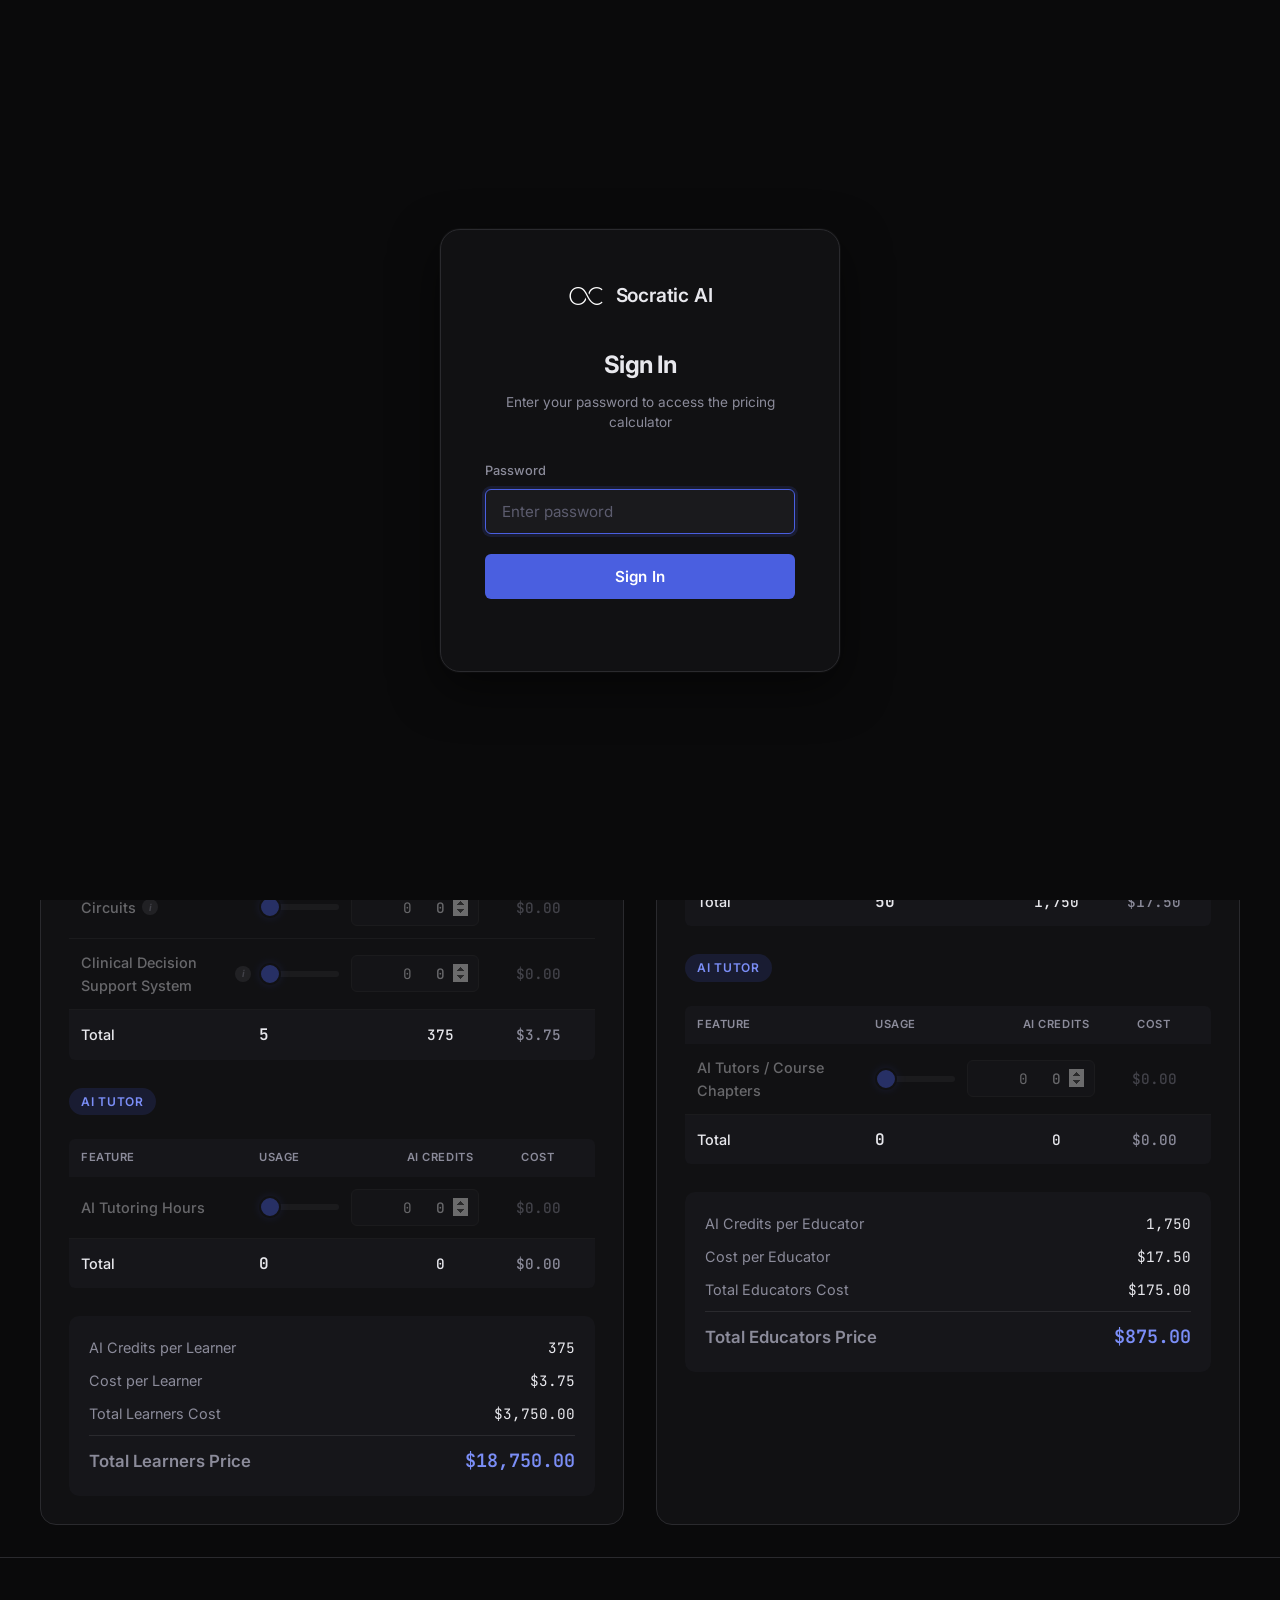
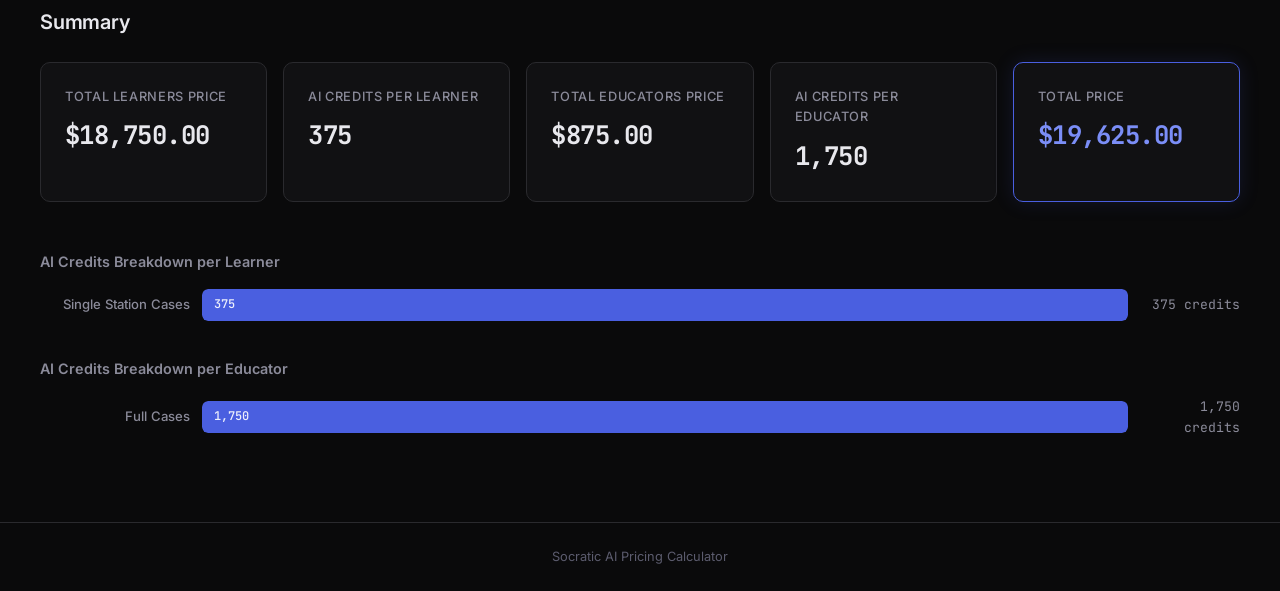
==== index.html @ bf22e018 "Add internal use only banner at top Co-Authored-By: Claude Opus 4.6 <noreply@anthropic.com>" ====
<!DOCTYPE html>
<html lang="en" class="no-js">
<head>
  <meta charset="UTF-8">
  <meta name="viewport" content="width=device-width, initial-scale=1.0">
  <meta name="theme-color" content="#0a0a0b">
  <title>Socratic AI · Pricing Calculator</title>
  <link rel="preconnect" href="https://fonts.googleapis.com">
  <link rel="preconnect" href="https://fonts.gstatic.com" crossorigin>
  <link href="https://fonts.googleapis.com/css2?family=Inter:wght@300;400;500;600;700&family=JetBrains+Mono:wght@400;500&display=swap" rel="stylesheet">
  <link rel="stylesheet" href="style.css">
  <script src="script.js" defer></script>
</head>
<body>

  <!-- Password Lock Screen -->
  <div id="lock-screen" class="lock-screen">
    <div class="lock-card">
      <div class="lock-brand">
        <img src="White_Symbol.png" alt="Socratic AI" class="lock-logo">
        <span class="lock-brand-name">Socratic AI</span>
      </div>
      <h2 class="lock-title">Sign In</h2>
      <p class="lock-label">Enter your password to access the pricing calculator</p>
      <div class="lock-field">
        <label for="lock-input" class="lock-field-label">Password</label>
        <input type="password" id="lock-input" class="lock-input" placeholder="Enter password" autofocus>
      </div>
      <button id="lock-btn" class="lock-btn">Sign In</button>
      <p id="lock-error" class="lock-error"></p>
    </div>
  </div>

  <div class="internal-banner">⚠ Strictly for Internal Use Only</div>

  <header class="app-header">
    <div class="container header-flex">
      <a href="#" class="header-brand" id="brand-link">
        <img src="S-Logo.png" alt="Socratic AI" class="brand-logo">
        <span class="header-divider"></span>
        <p class="subtitle">Pricing Calculator</p>
      </a>
    </div>
  </header>

  <main id="app">

    <!-- Common Inputs -->
    <section class="common-inputs">
      <div class="container">
        <div class="base-rate-info">$1 = 100 AI Credits</div>
        <div class="input-row">
          <label for="months">Duration (Months)</label>
          <div class="slider-input">
            <input type="range" id="months-slider" min="1" max="60" value="6" step="1">
            <input type="number" id="months" value="6" min="1" max="60">
          </div>
        </div>
        <div class="input-row">
          <label for="margin">Margin (%)</label>
          <div class="slider-input">
            <input type="range" id="margin-slider" min="0" max="95" value="80" step="1">
            <input type="number" id="margin" value="80" min="0" max="95">
            <span class="markup-suffix">%</span>
          </div>
        </div>
        <div class="input-row">
          <label>Usage Estimate</label>
          <div class="scope-toggle" id="usage-scope-toggle">
            <button class="scope-btn active" data-scope="monthly">Per Month</button>
            <button class="scope-btn" data-scope="total">For Total Duration</button>
          </div>
        </div>
      </div>
    </section>

    <!-- Calculator Panels -->
    <section class="calculator">
      <div class="container calc-grid">

        <!-- LEARNER PANEL -->
        <div class="calc-panel reveal" id="learner-panel">
          <div class="panel-header">
            <span class="panel-tag">01</span>
            <h2>Learners</h2>
          </div>
          <div class="panel-inputs">
            <div class="input-row">
              <label for="learner-count">No. of Learners</label>
              <div class="slider-input">
                <input type="range" id="learner-count-slider" min="1" max="10000" value="1000" step="1">
                <input type="number" id="learner-count" value="1000" min="1" max="10000">
              </div>
            </div>
          </div>

          <!-- Product sections generated by JS -->
          <div id="learner-products"></div>

          <!-- Learner Summary -->
          <div class="panel-summary">
            <div class="summary-row">
              <span>AI Credits per Learner</span>
              <span class="mono" id="learner-credits">0</span>
            </div>
            <div class="summary-row">
              <span>Cost per Learner</span>
              <span class="mono" id="learner-cost">$0.00</span>
            </div>
            <div class="summary-row">
              <span>Total Learners Cost</span>
              <span class="mono" id="learner-total-cost">$0.00</span>
            </div>
            <div class="summary-row total">
              <span>Total Learners Price</span>
              <span class="mono" id="learner-total">$0.00</span>
            </div>
          </div>
        </div>

        <!-- EDUCATOR PANEL -->
        <div class="calc-panel reveal" id="educator-panel">
          <div class="panel-header">
            <span class="panel-tag">02</span>
            <h2>Educators</h2>
          </div>
          <div class="panel-inputs">
            <div class="input-row">
              <label for="educator-count">No. of Educators</label>
              <div class="slider-input">
                <input type="range" id="educator-count-slider" min="1" max="500" value="10" step="1">
                <input type="number" id="educator-count" value="10" min="1" max="500">
              </div>
            </div>
          </div>

          <!-- Product sections generated by JS -->
          <div id="educator-products"></div>

          <!-- Educator Summary -->
          <div class="panel-summary">
            <div class="summary-row">
              <span>AI Credits per Educator</span>
              <span class="mono" id="educator-credits">0</span>
            </div>
            <div class="summary-row">
              <span>Cost per Educator</span>
              <span class="mono" id="educator-cost">$0.00</span>
            </div>
            <div class="summary-row">
              <span>Total Educators Cost</span>
              <span class="mono" id="educator-total-cost">$0.00</span>
            </div>
            <div class="summary-row total">
              <span>Total Educators Price</span>
              <span class="mono" id="educator-total">$0.00</span>
            </div>
          </div>
        </div>

      </div>
    </section>

    <!-- Summary Section -->
    <section class="summary-section reveal">
      <div class="container">
        <h2 class="section-title">Summary</h2>
        <div class="summary-cards">
          <div class="summary-card">
            <span class="card-label">Total Learners Price</span>
            <span class="card-value mono" id="summary-learner">$0</span>
          </div>
          <div class="summary-card">
            <span class="card-label">AI Credits per Learner</span>
            <span class="card-value mono" id="summary-learner-credits">0</span>
          </div>
          <div class="summary-card">
            <span class="card-label">Total Educators Price</span>
            <span class="card-value mono" id="summary-educator">$0</span>
          </div>
          <div class="summary-card">
            <span class="card-label">AI Credits per Educator</span>
            <span class="card-value mono" id="summary-educator-credits">0</span>
          </div>
          <div class="summary-card accent">
            <span class="card-label">Total Price</span>
            <span class="card-value mono" id="summary-total">$0</span>
          </div>
        </div>

        <!-- Cost Breakdown Chart -->
        <div class="chart-section">
          <h3>AI Credits Breakdown per Learner</h3>
          <div class="chart-container" id="learner-chart"></div>
        </div>
        <div class="chart-section">
          <h3>AI Credits Breakdown per Educator</h3>
          <div class="chart-container" id="educator-chart"></div>
        </div>
      </div>
    </section>

  </main>

  <footer class="app-footer">
    <div class="container">
      <p>Socratic AI Pricing Calculator</p>
    </div>
  </footer>

</body>
</html>
---- style.css ----
/* ===== CSS Custom Properties ===== */
:root {
  --color-bg: #0a0a0b;
  --color-bg-card: #111113;
  --color-bg-input: #1a1a1d;
  --color-bg-hover: #1e1e22;
  --color-surface: #16161a;
  --color-border: #2a2a2e;
  --color-border-light: #3a3a3e;
  --color-text: #e8e8ed;
  --color-text-muted: #8b8b9a;
  --color-text-dim: #5c5c6e;
  --color-accent: #4A5FE0;
  --color-accent-light: #7B8EF7;
  --color-accent-glow: rgba(74, 95, 224, 0.15);
  --color-accent-glow-strong: rgba(74, 95, 224, 0.35);
  --color-success: #00b894;
  --color-warning: #fdcb6e;
  --color-educator: #00b894;
  --font-body: 'Inter', -apple-system, BlinkMacSystemFont, sans-serif;
  --font-mono: 'JetBrains Mono', 'Fira Code', monospace;
  --radius-sm: 6px;
  --radius-md: 10px;
  --radius-lg: 16px;
  --radius-xl: 20px;
  --shadow-card: 0 2px 12px rgba(0, 0, 0, 0.3);
  --transition: 0.25s cubic-bezier(0.4, 0, 0.2, 1);
}

/* ===== Reset & Base ===== */
*,
*::before,
*::after {
  margin: 0;
  padding: 0;
  box-sizing: border-box;
}

html {
  font-size: 16px;
  scroll-behavior: smooth;
  -webkit-text-size-adjust: 100%;
}

body {
  font-family: var(--font-body);
  background: var(--color-bg);
  color: var(--color-text);
  line-height: 1.6;
  min-height: 100vh;
  -webkit-font-smoothing: antialiased;
  -moz-osx-font-smoothing: grayscale;
}

.container {
  max-width: 1600px;
  margin: 0 auto;
  padding: 0 24px;
}

.mono {
  font-family: var(--font-mono);
}

/* ===== Lock Screen ===== */
.lock-screen {
  position: fixed;
  inset: 0;
  z-index: 9999;
  background: var(--color-bg);
  display: flex;
  align-items: center;
  justify-content: center;
  flex-direction: column;
}

.lock-screen.hidden {
  display: none;
}

.lock-card {
  display: flex;
  flex-direction: column;
  align-items: center;
  padding: 48px 44px 40px;
  background: var(--color-bg-card);
  border: 1px solid var(--color-border);
  border-radius: var(--radius-xl);
  width: 400px;
  max-width: calc(100vw - 32px);
  box-shadow: 0 16px 48px rgba(0, 0, 0, 0.5), 0 0 0 1px rgba(255,255,255,0.03);
}

.lock-brand {
  display: flex;
  align-items: center;
  gap: 12px;
  margin-bottom: 32px;
}

.lock-logo {
  height: 36px;
  width: 36px;
  object-fit: contain;
}

.lock-brand-name {
  font-size: 1.2rem;
  font-weight: 600;
  color: var(--color-text);
  letter-spacing: -0.01em;
}

.lock-title {
  font-size: 1.5rem;
  font-weight: 700;
  color: var(--color-text);
  margin-bottom: 8px;
  letter-spacing: -0.02em;
}

.lock-label {
  font-size: 0.85rem;
  color: var(--color-text-muted);
  margin-bottom: 28px;
  text-align: center;
  line-height: 1.5;
}

.lock-field {
  width: 100%;
  margin-bottom: 20px;
}

.lock-field-label {
  display: block;
  font-size: 0.8rem;
  font-weight: 500;
  color: var(--color-text-muted);
  margin-bottom: 8px;
}

.lock-input {
  width: 100%;
  padding: 12px 16px;
  background: var(--color-bg-input);
  border: 1px solid var(--color-border);
  border-radius: var(--radius-sm);
  color: var(--color-text);
  font-family: var(--font-body);
  font-size: 0.95rem;
  transition: border-color var(--transition), box-shadow var(--transition);
}

.lock-input::placeholder {
  color: var(--color-text-dim);
}

.lock-input:focus {
  outline: none;
  border-color: var(--color-accent);
  box-shadow: 0 0 0 3px var(--color-accent-glow);
}

.lock-btn {
  width: 100%;
  padding: 13px;
  background: var(--color-accent);
  border: none;
  border-radius: var(--radius-sm);
  color: #fff;
  font-family: var(--font-body);
  font-size: 0.95rem;
  font-weight: 600;
  cursor: pointer;
  transition: background var(--transition), transform 0.1s ease, box-shadow var(--transition);
  letter-spacing: 0.01em;
}

.lock-btn:hover {
  background: var(--color-accent-light);
  box-shadow: 0 4px 16px rgba(74, 95, 224, 0.3);
}

.lock-btn:active {
  transform: scale(0.98);
}

.lock-error {
  font-size: 0.8rem;
  color: #e17055;
  min-height: 1.2em;
  margin-top: 16px;
}


/* ===== No-JS Fallback ===== */
.no-js .reveal {
  opacity: 1;
  transform: none;
}

/* ===== Reveal Animations ===== */
.reveal {
  opacity: 0;
  transform: translateY(24px);
  transition: opacity 0.6s var(--transition), transform 0.6s var(--transition);
}

.reveal.visible {
  opacity: 1;
  transform: translateY(0);
}

/* ===== Internal Banner ===== */
.internal-banner {
  background: #b7791f;
  color: #fff;
  text-align: center;
  font-size: 0.75rem;
  font-weight: 600;
  letter-spacing: 0.05em;
  padding: 6px 16px;
  position: fixed;
  top: 0;
  left: 0;
  right: 0;
  z-index: 200;
}

/* ===== Header ===== */
.app-header {
  padding: 16px 0;
  border-bottom: 1px solid var(--color-border);
  background: rgba(13, 13, 26, 0.95);
  backdrop-filter: blur(12px);
  -webkit-backdrop-filter: blur(12px);
  position: fixed;
  top: 30px;
  left: 0;
  right: 0;
  z-index: 100;
}


body {
  padding-top: 95px;
}

.header-flex {
  display: flex;
  align-items: center;
  justify-content: space-between;
}

.header-brand {
  display: flex;
  align-items: center;
  gap: 16px;
  text-decoration: none;
  color: inherit;
}

.brand-logo {
  height: 32px;
  width: auto;
}

.header-divider {
  width: 1px;
  height: 24px;
  background: var(--color-border-light);
}

.subtitle {
  font-size: 0.9rem;
  color: var(--color-text-muted);
  font-weight: 500;
  letter-spacing: 0.01em;
}

/* ===== Common Inputs ===== */
.common-inputs {
  padding: 28px 0 0;
}

.common-inputs .input-row {
  max-width: 500px;
}

.base-rate-info {
  display: inline-block;
  font-family: var(--font-mono);
  font-size: 0.85rem;
  font-weight: 500;
  color: var(--color-accent-light);
  background: var(--color-accent-glow);
  border: 1px solid rgba(74, 95, 224, 0.25);
  border-radius: var(--radius-sm);
  padding: 6px 14px;
  margin-bottom: 20px;
}

/* ===== Scope Toggle ===== */
.scope-toggle {
  display: flex;
  gap: 0;
  background: var(--color-bg-input);
  border: 1px solid var(--color-border);
  border-radius: var(--radius-sm);
  overflow: hidden;
  width: fit-content;
}

.scope-btn {
  font-family: var(--font-body);
  font-size: 0.82rem;
  font-weight: 500;
  padding: 8px 20px;
  background: transparent;
  border: none;
  color: var(--color-text-muted);
  cursor: pointer;
  transition: background var(--transition), color var(--transition);
}

.scope-btn:hover {
  color: var(--color-text);
  background: var(--color-bg-hover);
}

.scope-btn.active {
  background: var(--color-accent);
  color: #fff;
}

/* ===== Calculator Grid ===== */
.calculator {
  padding: 32px 0;
}

.calc-grid {
  display: grid;
  grid-template-columns: 1fr;
  gap: 28px;
}

/* ===== Panel Cards ===== */
.calc-panel {
  background: var(--color-bg-card);
  border: 1px solid var(--color-border);
  border-radius: var(--radius-lg);
  padding: 28px;
  transition: border-color var(--transition), box-shadow var(--transition);
  overflow: visible;
}

.calc-panel:hover {
  border-color: var(--color-border-light);
  box-shadow: var(--shadow-card);
}

#learner-panel .panel-tag {
  background: var(--color-accent);
}

#educator-panel .panel-tag {
  background: var(--color-educator);
}

.panel-header {
  display: flex;
  align-items: center;
  gap: 12px;
  margin-bottom: 8px;
}

.panel-tag {
  font-family: var(--font-mono);
  font-size: 0.7rem;
  font-weight: 500;
  padding: 4px 10px;
  border-radius: 100px;
  color: #fff;
}

.panel-header h2 {
  font-size: 1.25rem;
  font-weight: 600;
  letter-spacing: -0.01em;
}

.panel-product {
  font-size: 0.75rem;
  font-weight: 600;
  text-transform: uppercase;
  letter-spacing: 0.06em;
  color: var(--color-accent-light);
  margin-bottom: 24px;
  padding: 4px 12px;
  background: var(--color-accent-glow);
  border-radius: 100px;
  display: inline-block;
}

/* ===== Panel Inputs ===== */
.panel-inputs {
  display: flex;
  flex-direction: column;
  gap: 16px;
  margin-bottom: 28px;
}

.input-row {
  display: flex;
  flex-direction: column;
  gap: 8px;
}

.input-row label {
  font-size: 0.8rem;
  font-weight: 500;
  color: var(--color-text-muted);
}

input[type="number"] {
  width: 100%;
  padding: 10px 14px;
  background: var(--color-bg-input);
  border: 1px solid var(--color-border);
  border-radius: var(--radius-sm);
  color: var(--color-text);
  font-family: var(--font-mono);
  font-size: 0.95rem;
  transition: border-color var(--transition);
}

input[type="number"]:hover {
  border-color: var(--color-border-light);
}

input[type="number"]:focus {
  outline: none;
  border-color: var(--color-accent);
  box-shadow: 0 0 0 3px var(--color-accent-glow);
}

input[type="number"]::-webkit-inner-spin-button,
input[type="number"]::-webkit-outer-spin-button {
  opacity: 1;
}

.slider-input {
  display: flex;
  align-items: center;
  gap: 16px;
}

.slider-input input[type="range"] {
  flex: 1;
}

.slider-input input[type="number"] {
  width: 100px;
  flex-shrink: 0;
  text-align: center;
}

.markup-suffix {
  font-size: 0.9rem;
  color: var(--color-text-muted);
  font-weight: 500;
  flex-shrink: 0;
}

/* ===== Range Slider ===== */
input[type="range"] {
  -webkit-appearance: none;
  appearance: none;
  width: 100%;
  height: 6px;
  background: var(--color-border);
  border-radius: 3px;
  outline: none;
  cursor: pointer;
}

input[type="range"]::-webkit-slider-thumb {
  -webkit-appearance: none;
  appearance: none;
  width: 22px;
  height: 22px;
  border-radius: 50%;
  background: var(--color-accent);
  cursor: pointer;
  border: 2px solid var(--color-bg-card);
  box-shadow: 0 0 8px var(--color-accent-glow-strong);
  transition: transform 0.15s ease, box-shadow 0.15s ease;
}

input[type="range"]::-webkit-slider-thumb:hover {
  transform: scale(1.15);
  box-shadow: 0 0 14px var(--color-accent-glow-strong);
}

input[type="range"]::-moz-range-thumb {
  width: 22px;
  height: 22px;
  border-radius: 50%;
  background: var(--color-accent);
  cursor: pointer;
  border: 2px solid var(--color-bg-card);
  box-shadow: 0 0 8px var(--color-accent-glow-strong);
}

input[type="range"]:focus {
  outline: none;
}

/* ===== Case Types Table ===== */
.case-types {
  margin-bottom: 28px;
  overflow: visible;
  position: relative;
}

.case-header {
  display: grid;
  grid-template-columns: 130px 1fr 70px 70px;
  gap: 8px;
  padding: 10px 12px;
  background: var(--color-surface);
  border-radius: var(--radius-sm) var(--radius-sm) 0 0;
  font-size: 0.7rem;
  font-weight: 600;
  text-transform: uppercase;
  letter-spacing: 0.05em;
  color: var(--color-text-muted);
}

.case-col-total,
.case-col-cost {
  text-align: center;
}

.case-row {
  display: grid;
  grid-template-columns: 130px 1fr 70px 70px;
  gap: 8px;
  padding: 12px 12px;
  align-items: center;
  border-bottom: 1px solid var(--color-border);
  transition: background var(--transition);
}

.case-row {
  position: relative;
}

.case-row:hover {
  background: var(--color-bg-hover);
  z-index: 10;
}

.case-row.zero-weight {
  opacity: 0.4;
}

.case-name {
  font-size: 0.9rem;
  font-weight: 500;
  display: flex;
  align-items: center;
  gap: 6px;
}

.info-tip {
  position: relative;
  display: inline-flex;
}

.info-icon {
  display: inline-flex;
  align-items: center;
  justify-content: center;
  width: 16px;
  height: 16px;
  border-radius: 50%;
  background: var(--color-border-light);
  color: var(--color-text-muted);
  font-size: 0.6rem;
  font-weight: 700;
  font-style: italic;
  font-family: var(--font-body);
  cursor: help;
  flex-shrink: 0;
}

.info-tooltip {
  display: none;
  position: absolute;
  top: calc(100% + 8px);
  left: 0;
  background: #1e1e24;
  border: 1px solid var(--color-border-light);
  border-radius: var(--radius-sm);
  padding: 12px 16px;
  font-size: 0.78rem;
  font-weight: 400;
  font-style: normal;
  color: var(--color-text);
  line-height: 1.5;
  width: 280px;
  z-index: 200;
  box-shadow: 0 8px 24px rgba(0, 0, 0, 0.6);
  pointer-events: none;
}


.info-tip:hover .info-tooltip {
  display: block;
}

.case-slider-group {
  display: flex;
  align-items: center;
  gap: 12px;
}

.case-slider-group input[type="range"] {
  flex: 1;
  min-width: 80px;
}

.case-slider-group input[type="number"] {
  width: 80px;
  flex-shrink: 0;
}

.case-input input[type="number"] {
  width: 100%;
  padding: 8px 10px;
  background: var(--color-bg-input);
  border: 1px solid var(--color-border);
  border-radius: var(--radius-sm);
  color: var(--color-text);
  font-family: var(--font-mono);
  font-size: 0.9rem;
  text-align: center;
}

.case-input input[type="number"]:focus {
  outline: none;
  border-color: var(--color-accent);
  box-shadow: 0 0 0 2px var(--color-accent-glow);
}

.case-credits,
.case-cost {
  font-family: var(--font-mono);
  font-size: 0.9rem;
  text-align: center;
  font-weight: 500;
}

.case-cost {
  color: var(--color-text-muted);
}

.case-row.total-row {
  border-bottom: none;
  background: var(--color-surface);
  border-radius: 0 0 var(--radius-sm) var(--radius-sm);
  font-weight: 600;
}

/* ===== Panel Summary ===== */
.panel-summary {
  background: var(--color-surface);
  border-radius: var(--radius-md);
  padding: 20px;
  display: flex;
  flex-direction: column;
  gap: 10px;
}

.summary-row {
  display: flex;
  justify-content: space-between;
  align-items: center;
  font-size: 0.9rem;
}

.summary-row span:first-child {
  color: var(--color-text-muted);
}

.summary-row.total {
  padding-top: 10px;
  border-top: 1px solid var(--color-border);
  font-size: 1.05rem;
  font-weight: 600;
}

.summary-row.total span:last-child {
  color: var(--color-accent-light);
  font-size: 1.15rem;
}

/* ===== Summary Section ===== */
.summary-section {
  padding: 48px 0;
  border-top: 1px solid var(--color-border);
}

.section-title {
  font-size: 1.25rem;
  font-weight: 600;
  margin-bottom: 24px;
  letter-spacing: -0.01em;
}

.summary-cards {
  display: grid;
  grid-template-columns: 1fr;
  gap: 16px;
  margin-bottom: 48px;
}

.summary-card {
  background: var(--color-bg-card);
  border: 1px solid var(--color-border);
  border-radius: var(--radius-md);
  padding: 24px;
  display: flex;
  flex-direction: column;
  gap: 8px;
  transition: border-color var(--transition), box-shadow var(--transition);
}

.summary-card:hover {
  border-color: var(--color-border-light);
}

.summary-card.accent {
  border-color: var(--color-accent);
  box-shadow: 0 0 20px var(--color-accent-glow);
}

.card-label {
  font-size: 0.8rem;
  font-weight: 500;
  text-transform: uppercase;
  letter-spacing: 0.05em;
  color: var(--color-text-muted);
}

.card-value {
  font-size: 1.6rem;
  font-weight: 700;
  letter-spacing: -0.02em;
}

.summary-card.accent .card-value {
  color: var(--color-accent-light);
}

/* ===== Bar Chart ===== */
.chart-section {
  margin-bottom: 36px;
}

.chart-section h3 {
  font-size: 0.9rem;
  font-weight: 600;
  color: var(--color-text-muted);
  margin-bottom: 16px;
}

.chart-container {
  display: flex;
  flex-direction: column;
  gap: 10px;
}

.chart-bar-row {
  display: flex;
  align-items: center;
  gap: 12px;
}

.chart-label {
  width: 150px;
  font-size: 0.82rem;
  font-weight: 500;
  color: var(--color-text-muted);
  flex-shrink: 0;
  text-align: right;
}

.chart-bar-track {
  flex: 1;
  height: 32px;
  background: var(--color-surface);
  border-radius: var(--radius-sm);
  overflow: hidden;
  position: relative;
}

.chart-bar-fill {
  height: 100%;
  border-radius: var(--radius-sm);
  transition: width 0.5s cubic-bezier(0.4, 0, 0.2, 1);
  display: flex;
  align-items: center;
  padding: 0 12px;
  min-width: 0;
}

.chart-bar-fill span {
  font-family: var(--font-mono);
  font-size: 0.75rem;
  font-weight: 500;
  color: #fff;
  white-space: nowrap;
  opacity: 0.9;
}

.chart-bar-value {
  font-family: var(--font-mono);
  font-size: 0.82rem;
  color: var(--color-text-muted);
  width: 100px;
  flex-shrink: 0;
  text-align: right;
}

/* Chart colors */
.chart-bar-fill.color-0 { background: #4A5FE0; }
.chart-bar-fill.color-1 { background: #7B8EF7; }
.chart-bar-fill.color-2 { background: #00b894; }
.chart-bar-fill.color-3 { background: #fdcb6e; }
.chart-bar-fill.color-4 { background: #e17055; }

/* ===== Footer ===== */
.app-footer {
  padding: 24px 0;
  border-top: 1px solid var(--color-border);
  text-align: center;
}

.app-footer p {
  font-size: 0.8rem;
  color: var(--color-text-dim);
}

/* ===== Responsive ===== */

/* Tablet */
@media (min-width: 640px) {
  .summary-cards {
    grid-template-columns: repeat(2, 1fr);
  }

  .case-header,
  .case-row {
    grid-template-columns: 170px 1fr 90px 90px;
  }
}

/* Desktop */
@media (min-width: 900px) {
  .container {
    padding: 0 40px;
  }

  .calc-grid {
    grid-template-columns: 1fr 1fr;
    gap: 32px;
  }

  .app-header {
    padding: 20px 0;
  }

  body {
    padding-top: 103px;
  }

  .summary-cards {
    grid-template-columns: repeat(5, 1fr);
  }

  .brand-logo {
    height: 36px;
  }

  .common-inputs .input-row {
    max-width: 600px;
  }
}

/* Large desktop */
@media (min-width: 1400px) {
  .container {
    padding: 0 60px;
  }

  .case-header,
  .case-row {
    grid-template-columns: 200px 1fr 120px 100px;
    gap: 24px;
  }

  .case-slider-group input[type="number"] {
    width: 90px;
  }
}

/* ===== Reduced Motion ===== */
@media (prefers-reduced-motion: reduce) {
  .reveal {
    opacity: 1;
    transform: none;
    transition: none;
  }

  .chart-bar-fill {
    transition: none;
  }

  input[type="range"]::-webkit-slider-thumb {
    transition: none;
  }
}
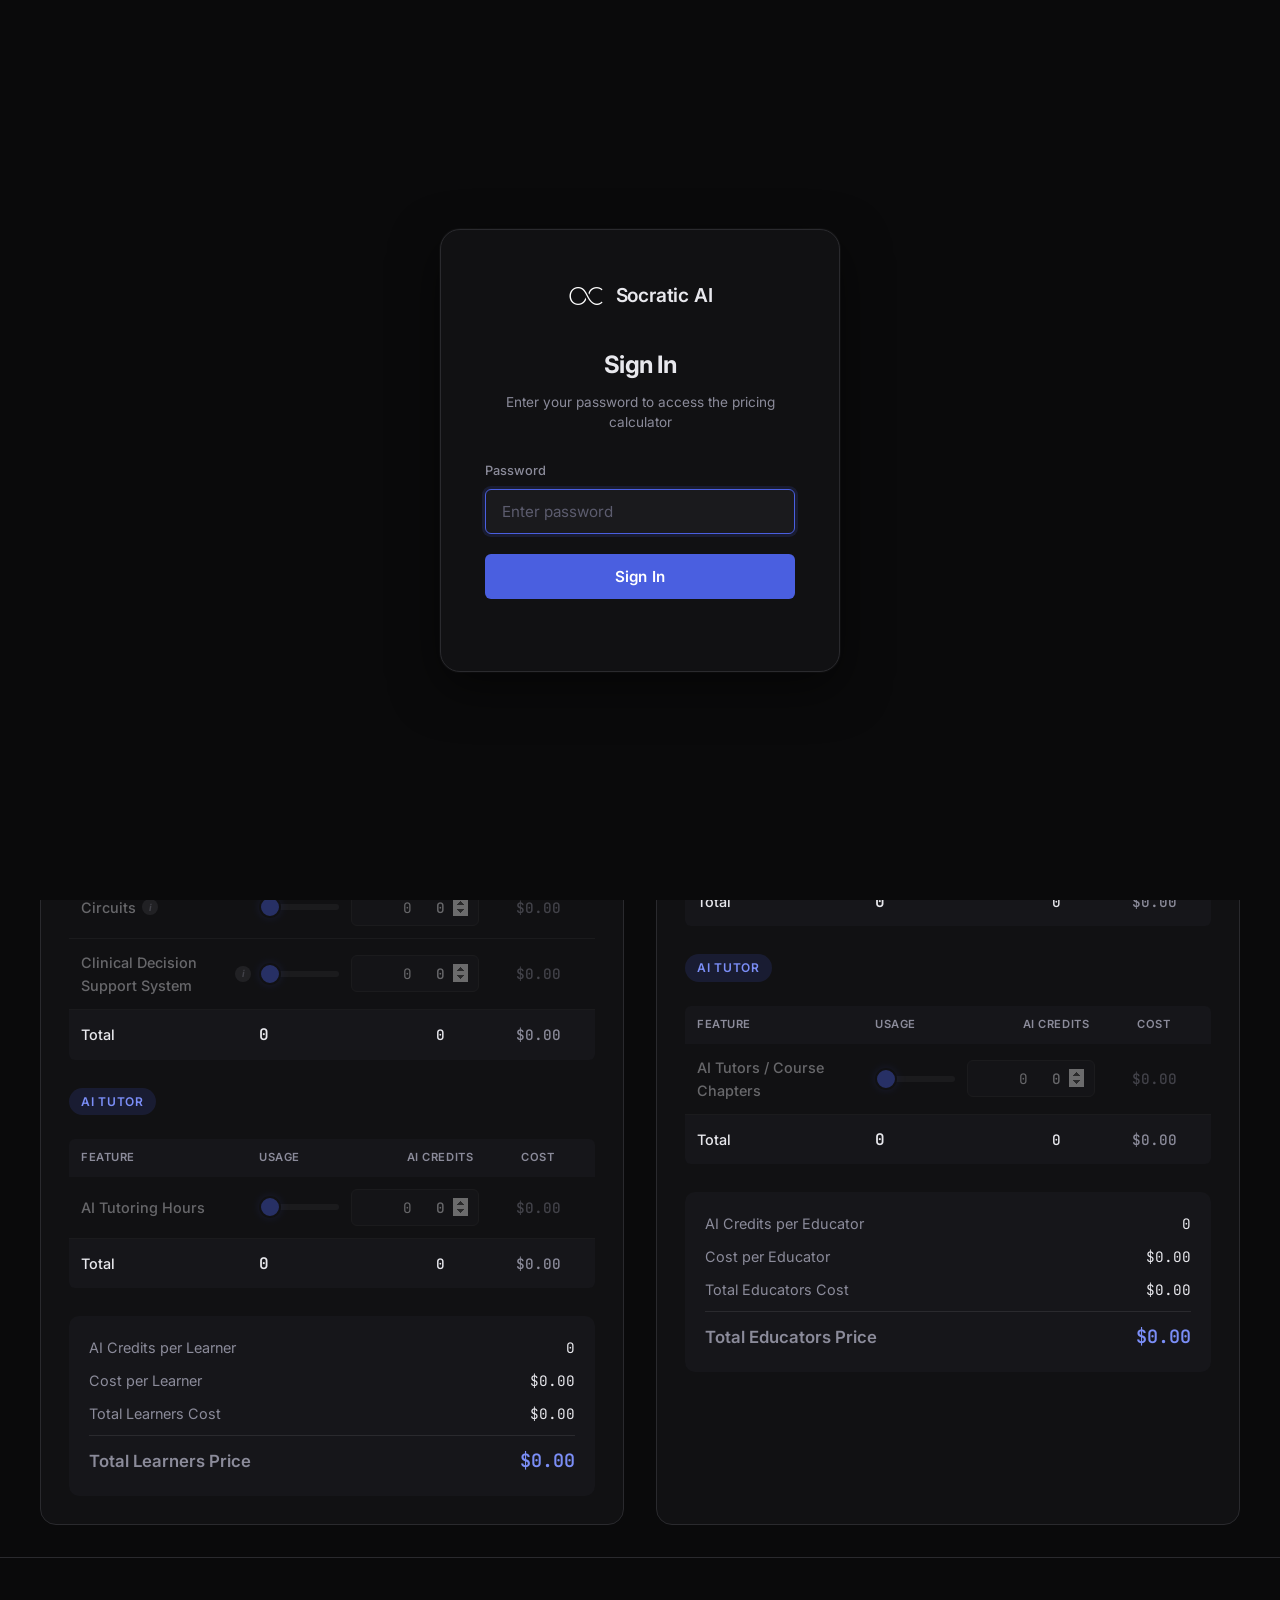
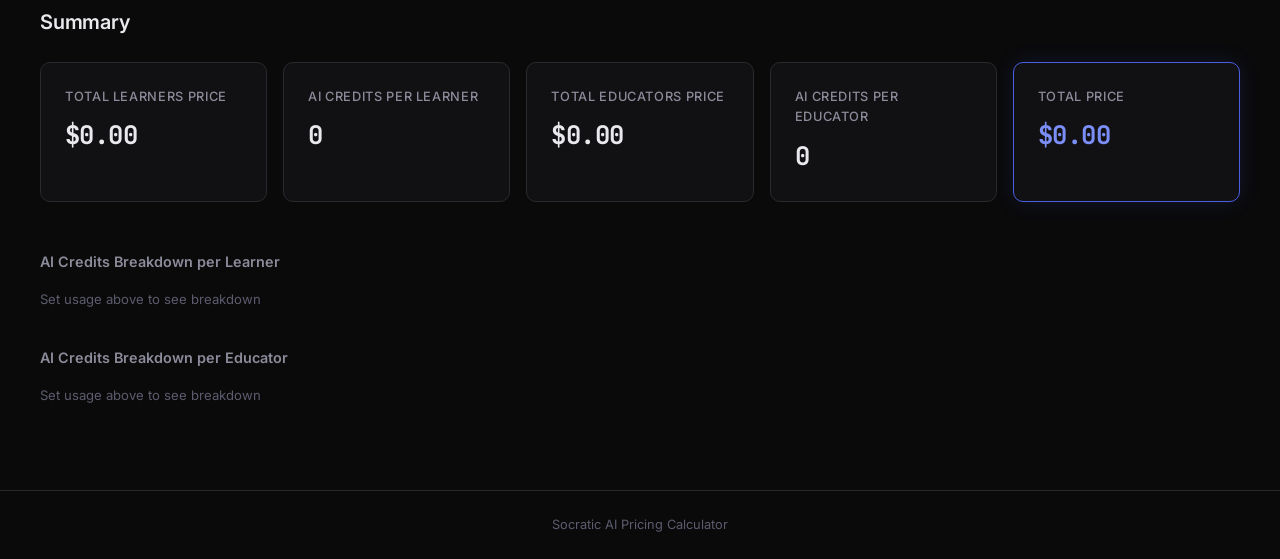
==== commit 1f7a3700: "Add world-class Runway Projection Calculator (runway.html + runway.js) - New standalone page with B2" ====
--- a/index.html
+++ b/index.html
@@ -40,6 +40,9 @@
         <span class="header-divider"></span>
         <p class="subtitle">Pricing Calculator</p>
       </a>
+      <nav class="header-nav">
+        <a href="runway.html" class="header-nav-link">Runway Projections →</a>
+      </nav>
     </div>
   </header>
 
@@ -67,8 +70,8 @@
         <div class="input-row">
           <label>Usage Estimate</label>
           <div class="scope-toggle" id="usage-scope-toggle">
-            <button class="scope-btn active" data-scope="monthly">Per Month</button>
-            <button class="scope-btn" data-scope="total">For Total Duration</button>
+            <button class="scope-btn active" data-scope="total">For Total Duration</button>
+            <button class="scope-btn" data-scope="monthly">Per Month</button>
           </div>
         </div>
       </div>
--- a/style.css
+++ b/style.css
@@ -858,6 +858,14 @@
 
 /* Tablet */
 @media (min-width: 640px) {
+  .runway-inputs-grid {
+    grid-template-columns: 1fr 1fr;
+  }
+
+  .kpi-grid {
+    grid-template-columns: repeat(3, 1fr);
+  }
+
   .summary-cards {
     grid-template-columns: repeat(2, 1fr);
   }
@@ -874,6 +882,14 @@
     padding: 0 40px;
   }
 
+  .runway-inputs-grid {
+    grid-template-columns: 1fr 1fr 1fr;
+  }
+
+  .kpi-grid {
+    grid-template-columns: repeat(5, 1fr);
+  }
+
   .calc-grid {
     grid-template-columns: 1fr 1fr;
     gap: 32px;
@@ -915,6 +931,698 @@
   .case-slider-group input[type="number"] {
     width: 90px;
   }
+}
+
+/* ===== Header Nav Link ===== */
+.header-nav-link {
+  font-size: 0.82rem;
+  font-weight: 500;
+  color: var(--color-text-muted);
+  text-decoration: none;
+  padding: 6px 14px;
+  border: 1px solid var(--color-border);
+  border-radius: var(--radius-sm);
+  transition: color var(--transition), border-color var(--transition), background var(--transition);
+}
+
+.header-nav-link:hover {
+  color: var(--color-text);
+  border-color: var(--color-border-light);
+  background: var(--color-bg-hover);
+}
+
+/* ===== Runway Inputs Grid ===== */
+.runway-inputs-grid {
+  display: grid;
+  grid-template-columns: 1fr;
+  gap: 24px;
+  margin-bottom: 8px;
+}
+
+.runway-input-block {
+  background: var(--color-bg-card);
+  border: 1px solid var(--color-border);
+  border-radius: var(--radius-lg);
+  padding: 24px;
+  display: flex;
+  flex-direction: column;
+  gap: 16px;
+}
+
+.runway-block-title {
+  font-size: 0.85rem;
+  font-weight: 600;
+  color: var(--color-text);
+  letter-spacing: -0.01em;
+  display: flex;
+  align-items: center;
+  gap: 8px;
+  margin-bottom: 4px;
+}
+
+.block-tag {
+  font-size: 0.68rem;
+  font-weight: 600;
+  text-transform: uppercase;
+  letter-spacing: 0.05em;
+  padding: 2px 8px;
+  border-radius: 100px;
+  background: var(--color-accent-glow);
+  color: var(--color-accent-light);
+  border: 1px solid rgba(74, 95, 224, 0.2);
+}
+
+.block-tag.b2c {
+  background: rgba(0, 184, 148, 0.12);
+  color: var(--color-success);
+  border-color: rgba(0, 184, 148, 0.25);
+}
+
+.input-hint {
+  font-size: 0.72rem;
+  font-weight: 400;
+  color: var(--color-text-dim);
+  margin-left: 4px;
+}
+
+/* ===== Verdict Banner ===== */
+.verdict-section {
+  padding: 20px 0;
+}
+
+.verdict-banner {
+  display: flex;
+  align-items: center;
+  gap: 12px;
+  padding: 16px 24px;
+  border-radius: var(--radius-md);
+  font-size: 0.92rem;
+  font-weight: 500;
+  line-height: 1.5;
+  border: 1px solid transparent;
+}
+
+.verdict-alive {
+  background: rgba(0, 184, 148, 0.1);
+  border-color: rgba(0, 184, 148, 0.3);
+  color: #00d4a8;
+}
+
+.verdict-dead {
+  background: rgba(225, 112, 85, 0.1);
+  border-color: rgba(225, 112, 85, 0.3);
+  color: #e17055;
+}
+
+.verdict-icon {
+  font-size: 0.7rem;
+  flex-shrink: 0;
+}
+
+/* ===== KPI Grid ===== */
+.kpi-section {
+  padding: 12px 0 32px;
+}
+
+.kpi-grid {
+  display: grid;
+  grid-template-columns: repeat(2, 1fr);
+  gap: 12px;
+  margin-bottom: 16px;
+}
+
+.kpi-card {
+  background: var(--color-bg-card);
+  border: 1px solid var(--color-border);
+  border-radius: var(--radius-md);
+  padding: 20px;
+  display: flex;
+  flex-direction: column;
+  gap: 4px;
+  transition: border-color var(--transition);
+}
+
+.kpi-card.accent {
+  border-color: var(--color-accent);
+  box-shadow: 0 0 16px var(--color-accent-glow);
+}
+
+.kpi-card.kpi-healthy { border-color: rgba(0, 184, 148, 0.4); }
+.kpi-card.kpi-warning { border-color: rgba(253, 203, 110, 0.4); }
+.kpi-card.kpi-danger  { border-color: rgba(225, 112, 85, 0.4); }
+
+.kpi-label {
+  font-size: 0.72rem;
+  font-weight: 600;
+  text-transform: uppercase;
+  letter-spacing: 0.05em;
+  color: var(--color-text-muted);
+}
+
+.kpi-value {
+  font-size: 1.5rem;
+  font-weight: 700;
+  letter-spacing: -0.02em;
+  color: var(--color-text);
+}
+
+.kpi-card.kpi-healthy .kpi-value { color: var(--color-success); }
+.kpi-card.kpi-warning .kpi-value { color: var(--color-warning); }
+.kpi-card.kpi-danger  .kpi-value { color: #e17055; }
+
+.kpi-sub {
+  font-size: 0.72rem;
+  color: var(--color-text-dim);
+}
+
+/* Rule of 40 */
+.rule40-row {
+  display: flex;
+  justify-content: flex-start;
+}
+
+.rule40-badge {
+  display: flex;
+  align-items: center;
+  gap: 12px;
+  padding: 12px 20px;
+  border: 1px solid var(--color-border);
+  border-radius: var(--radius-md);
+  background: var(--color-bg-card);
+}
+
+.rule40-badge.rule40-healthy { border-color: rgba(0,184,148,0.4); }
+.rule40-badge.rule40-warning { border-color: rgba(253,203,110,0.4); }
+.rule40-badge.rule40-danger  { border-color: rgba(225,112,85,0.4); }
+
+.rule40-label {
+  font-size: 0.8rem;
+  font-weight: 600;
+  color: var(--color-text-muted);
+  text-transform: uppercase;
+  letter-spacing: 0.05em;
+}
+
+.rule40-value {
+  font-size: 1.4rem;
+  font-weight: 700;
+}
+
+.rule40-badge.rule40-healthy .rule40-value { color: var(--color-success); }
+.rule40-badge.rule40-warning .rule40-value { color: var(--color-warning); }
+.rule40-badge.rule40-danger  .rule40-value { color: #e17055; }
+
+.rule40-sub {
+  font-size: 0.75rem;
+  color: var(--color-text-dim);
+}
+
+/* ===== Runway Charts ===== */
+.runway-chart-section {
+  padding: 32px 0;
+  border-top: 1px solid var(--color-border);
+}
+
+.chart-section-header {
+  display: flex;
+  align-items: flex-start;
+  justify-content: space-between;
+  flex-wrap: wrap;
+  gap: 12px;
+  margin-bottom: 24px;
+}
+
+.chart-legend {
+  display: flex;
+  gap: 20px;
+  flex-wrap: wrap;
+}
+
+.legend-item {
+  display: flex;
+  align-items: center;
+  gap: 6px;
+  font-size: 0.78rem;
+  color: var(--color-text-muted);
+}
+
+.legend-dot {
+  width: 10px;
+  height: 10px;
+  border-radius: 50%;
+  flex-shrink: 0;
+}
+
+.cash-chart-wrap {
+  width: 100%;
+  overflow-x: auto;
+}
+
+.mrr-legend {
+  display: flex;
+  gap: 20px;
+  margin-top: 16px;
+  flex-wrap: wrap;
+}
+
+/* ===== Sensitivity Table ===== */
+.sensitivity-section {
+  padding: 32px 0;
+  border-top: 1px solid var(--color-border);
+}
+
+.section-subtitle {
+  font-size: 0.85rem;
+  color: var(--color-text-muted);
+  margin-bottom: 20px;
+  margin-top: -12px;
+}
+
+.sensitivity-table-wrap {
+  overflow-x: auto;
+}
+
+.sensitivity-table {
+  width: 100%;
+  border-collapse: collapse;
+  font-size: 0.85rem;
+}
+
+.sensitivity-table th,
+.sensitivity-table td {
+  padding: 10px 16px;
+  text-align: center;
+  border: 1px solid var(--color-border);
+}
+
+.sensitivity-table th {
+  background: var(--color-surface);
+  font-size: 0.75rem;
+  font-weight: 600;
+  text-transform: uppercase;
+  letter-spacing: 0.04em;
+  color: var(--color-text-muted);
+}
+
+.sensitivity-table .sens-row-label {
+  text-align: left;
+  font-weight: 600;
+  color: var(--color-text-muted);
+  background: var(--color-surface);
+  font-size: 0.8rem;
+}
+
+.sens-good  { background: rgba(0,184,148,0.12);  color: #00d4a8; font-weight: 600; font-family: var(--font-mono); }
+.sens-ok    { background: rgba(253,203,110,0.12); color: var(--color-warning); font-weight: 600; font-family: var(--font-mono); }
+.sens-late  { background: rgba(225,112,85,0.12);  color: #e17055; font-weight: 600; font-family: var(--font-mono); }
+.sens-never { color: var(--color-text-dim); font-family: var(--font-mono); }
+
+/* ===== Monthly Table ===== */
+.monthly-section {
+  padding: 32px 0;
+  border-top: 1px solid var(--color-border);
+}
+
+.monthly-header {
+  display: flex;
+  align-items: center;
+  justify-content: space-between;
+  margin-bottom: 20px;
+}
+
+.monthly-header .section-title {
+  margin-bottom: 0;
+}
+
+.toggle-table-btn {
+  font-family: var(--font-body);
+  font-size: 0.82rem;
+  font-weight: 500;
+  padding: 8px 18px;
+  background: transparent;
+  border: 1px solid var(--color-border);
+  border-radius: var(--radius-sm);
+  color: var(--color-text-muted);
+  cursor: pointer;
+  transition: background var(--transition), color var(--transition), border-color var(--transition);
+}
+
+.toggle-table-btn:hover {
+  background: var(--color-bg-hover);
+  color: var(--color-text);
+  border-color: var(--color-border-light);
+}
+
+.monthly-table-wrap {
+  overflow-x: auto;
+}
+
+.monthly-table-wrap.hidden {
+  display: none;
+}
+
+.monthly-scroll {
+  overflow-x: auto;
+}
+
+.monthly-table {
+  width: 100%;
+  border-collapse: collapse;
+  font-size: 0.82rem;
+}
+
+.monthly-table th,
+.monthly-table td {
+  padding: 9px 14px;
+  text-align: right;
+  border-bottom: 1px solid var(--color-border);
+  white-space: nowrap;
+}
+
+.monthly-table th {
+  background: var(--color-surface);
+  font-size: 0.72rem;
+  font-weight: 600;
+  text-transform: uppercase;
+  letter-spacing: 0.04em;
+  color: var(--color-text-muted);
+}
+
+.monthly-table td:first-child,
+.monthly-table th:first-child {
+  text-align: center;
+}
+
+.monthly-table tr:hover td {
+  background: var(--color-bg-hover);
+}
+
+/* ===== Utility ===== */
+.hidden { display: none !important; }
+
+/* ===== Financial Position Block ===== */
+.runway-fp-block {
+  background: var(--color-bg-card);
+  border: 1px solid var(--color-border);
+  border-radius: var(--radius-lg);
+  padding: 24px;
+  margin-bottom: 20px;
+}
+
+.runway-fp-header {
+  display: flex;
+  align-items: center;
+  justify-content: space-between;
+  margin-bottom: 20px;
+  gap: 12px;
+}
+
+.runway-fp-grid {
+  display: grid;
+  grid-template-columns: 1fr 1fr;
+  gap: 16px;
+}
+
+@media (min-width: 640px) {
+  .runway-fp-grid { grid-template-columns: repeat(3, 1fr); }
+}
+
+@media (min-width: 900px) {
+  .runway-fp-grid { grid-template-columns: repeat(6, 1fr); }
+}
+
+.fp-field {
+  display: flex;
+  flex-direction: column;
+  gap: 6px;
+}
+
+.fp-field label {
+  font-size: 0.78rem;
+  font-weight: 500;
+  color: var(--color-text-muted);
+  line-height: 1.3;
+}
+
+.fp-hint {
+  font-size: 0.7rem;
+  font-weight: 400;
+  color: var(--color-text-dim);
+  display: block;
+  margin-top: 2px;
+}
+
+.fp-input-wrap {
+  display: flex;
+  align-items: center;
+  background: var(--color-bg-input);
+  border: 1px solid var(--color-border);
+  border-radius: var(--radius-sm);
+  overflow: hidden;
+  transition: border-color var(--transition);
+}
+
+.fp-input-wrap:focus-within {
+  border-color: var(--color-accent);
+  box-shadow: 0 0 0 2px var(--color-accent-glow);
+}
+
+.fp-prefix,
+.fp-suffix {
+  padding: 0 8px;
+  font-size: 0.85rem;
+  color: var(--color-text-dim);
+  flex-shrink: 0;
+  user-select: none;
+}
+
+.fp-input-wrap input[type="number"] {
+  flex: 1;
+  min-width: 0;
+  padding: 8px 8px 8px 4px;
+  background: transparent;
+  border: none;
+  color: var(--color-text);
+  font-family: var(--font-mono);
+  font-size: 0.88rem;
+  font-weight: 500;
+  outline: none;
+  text-align: right;
+}
+
+.fp-input-wrap input[type="number"]::-webkit-inner-spin-button,
+.fp-input-wrap input[type="number"]::-webkit-outer-spin-button {
+  opacity: 0.4;
+}
+
+/* ===== Runway Streams Grid ===== */
+.runway-streams-grid {
+  display: grid;
+  grid-template-columns: 1fr;
+  gap: 16px;
+}
+
+@media (min-width: 640px) {
+  .runway-streams-grid { grid-template-columns: 1fr 1fr; }
+}
+
+@media (min-width: 900px) {
+  .runway-streams-grid { grid-template-columns: 1fr 1fr 1fr; }
+}
+
+/* ===== Stream Derived Stats ===== */
+.stream-stats {
+  margin-top: 8px;
+  padding-top: 12px;
+  border-top: 1px solid var(--color-border);
+  display: flex;
+  flex-direction: column;
+  gap: 8px;
+}
+
+.stream-stat {
+  display: flex;
+  justify-content: space-between;
+  align-items: center;
+  gap: 8px;
+}
+
+.stat-label {
+  font-size: 0.75rem;
+  color: var(--color-text-muted);
+  flex-shrink: 0;
+}
+
+.stat-value {
+  font-size: 0.82rem;
+  font-weight: 600;
+  color: var(--color-text);
+}
+
+/* ===== Raise Warning ===== */
+.raise-warning {
+  margin-top: 10px;
+  padding: 10px 14px;
+  background: rgba(253, 203, 110, 0.08);
+  border: 1px solid rgba(253, 203, 110, 0.3);
+  border-radius: var(--radius-sm);
+  font-size: 0.78rem;
+  color: var(--color-warning);
+  line-height: 1.5;
+}
+
+/* ===== Reset Button ===== */
+.reset-btn {
+  font-family: var(--font-body);
+  font-size: 0.78rem;
+  font-weight: 500;
+  padding: 6px 14px;
+  background: transparent;
+  border: 1px solid var(--color-border);
+  border-radius: var(--radius-sm);
+  color: var(--color-text-muted);
+  cursor: pointer;
+  transition: background var(--transition), color var(--transition), border-color var(--transition);
+  flex-shrink: 0;
+}
+
+.reset-btn:hover {
+  background: var(--color-bg-hover);
+  color: var(--color-text);
+  border-color: var(--color-border-light);
+}
+
+/* ===== KPI Row Label ===== */
+.kpi-row-label {
+  font-size: 0.72rem;
+  font-weight: 700;
+  text-transform: uppercase;
+  letter-spacing: 0.07em;
+  color: var(--color-text-dim);
+  margin-bottom: 8px;
+}
+
+/* ===== Metric Badges Row ===== */
+.badges-row {
+  display: grid;
+  grid-template-columns: repeat(2, 1fr);
+  gap: 12px;
+  margin-top: 16px;
+}
+
+@media (min-width: 640px) {
+  .badges-row { grid-template-columns: repeat(3, 1fr); }
+}
+
+@media (min-width: 900px) {
+  .badges-row { grid-template-columns: repeat(5, 1fr); }
+}
+
+.metric-badge {
+  background: var(--color-bg-card);
+  border: 1px solid var(--color-border);
+  border-radius: var(--radius-md);
+  padding: 16px 20px;
+  display: flex;
+  flex-direction: column;
+  gap: 4px;
+  transition: border-color var(--transition);
+}
+
+.badge-label {
+  font-size: 0.7rem;
+  font-weight: 700;
+  text-transform: uppercase;
+  letter-spacing: 0.05em;
+  color: var(--color-text-muted);
+}
+
+.badge-value {
+  font-size: 1.4rem;
+  font-weight: 700;
+  letter-spacing: -0.02em;
+  color: var(--color-text);
+}
+
+.badge-detail {
+  font-size: 0.68rem;
+  color: var(--color-text-dim);
+}
+
+.metric-badge.badge-healthy {
+  border-color: rgba(0, 184, 148, 0.35);
+}
+.metric-badge.badge-warning {
+  border-color: rgba(253, 203, 110, 0.35);
+}
+.metric-badge.badge-danger {
+  border-color: rgba(225, 112, 85, 0.35);
+}
+
+.metric-badge.badge-healthy .badge-value { color: var(--color-success); }
+.metric-badge.badge-warning .badge-value { color: var(--color-warning); }
+.metric-badge.badge-danger  .badge-value { color: #e17055; }
+
+/* ===== MRR + Customer Side-by-Side ===== */
+.mrr-customer-grid {
+  display: grid;
+  grid-template-columns: 1fr;
+  gap: 32px;
+}
+
+@media (min-width: 900px) {
+  .mrr-customer-grid { grid-template-columns: 1fr 1fr; }
+}
+
+.chart-sub-label {
+  font-size: 0.78rem;
+  color: var(--color-text-muted);
+  margin-bottom: 12px;
+}
+
+.chart-empty {
+  font-size: 0.82rem;
+  color: var(--color-text-dim);
+  padding: 20px 0;
+  font-style: italic;
+}
+
+/* ===== Chart Legend Line ===== */
+.legend-line {
+  display: inline-block;
+  width: 24px;
+  height: 2px;
+  border-radius: 1px;
+  flex-shrink: 0;
+}
+
+/* ===== Sensitivity Legend Swatches ===== */
+.sensitivity-legend {
+  display: flex;
+  gap: 16px;
+  flex-wrap: wrap;
+  margin-bottom: 16px;
+}
+
+.sens-good-swatch,
+.sens-ok-swatch,
+.sens-late-swatch,
+.sens-never-swatch {
+  font-size: 0.78rem;
+  font-weight: 600;
+  padding: 3px 10px;
+  border-radius: 4px;
+  font-family: var(--font-mono);
+}
+
+.sens-good-swatch  { background: rgba(0, 184, 148, 0.12);  color: #00d4a8; }
+.sens-ok-swatch    { background: rgba(253, 203, 110, 0.12); color: var(--color-warning); }
+.sens-late-swatch  { background: rgba(225, 112, 85, 0.12);  color: #e17055; }
+.sens-never-swatch { background: var(--color-surface); color: var(--color-text-dim); }
+
+/* ===== Sensitivity Wrap ===== */
+.sensitivity-wrap {
+  overflow-x: auto;
 }
 
 /* ===== Reduced Motion ===== */
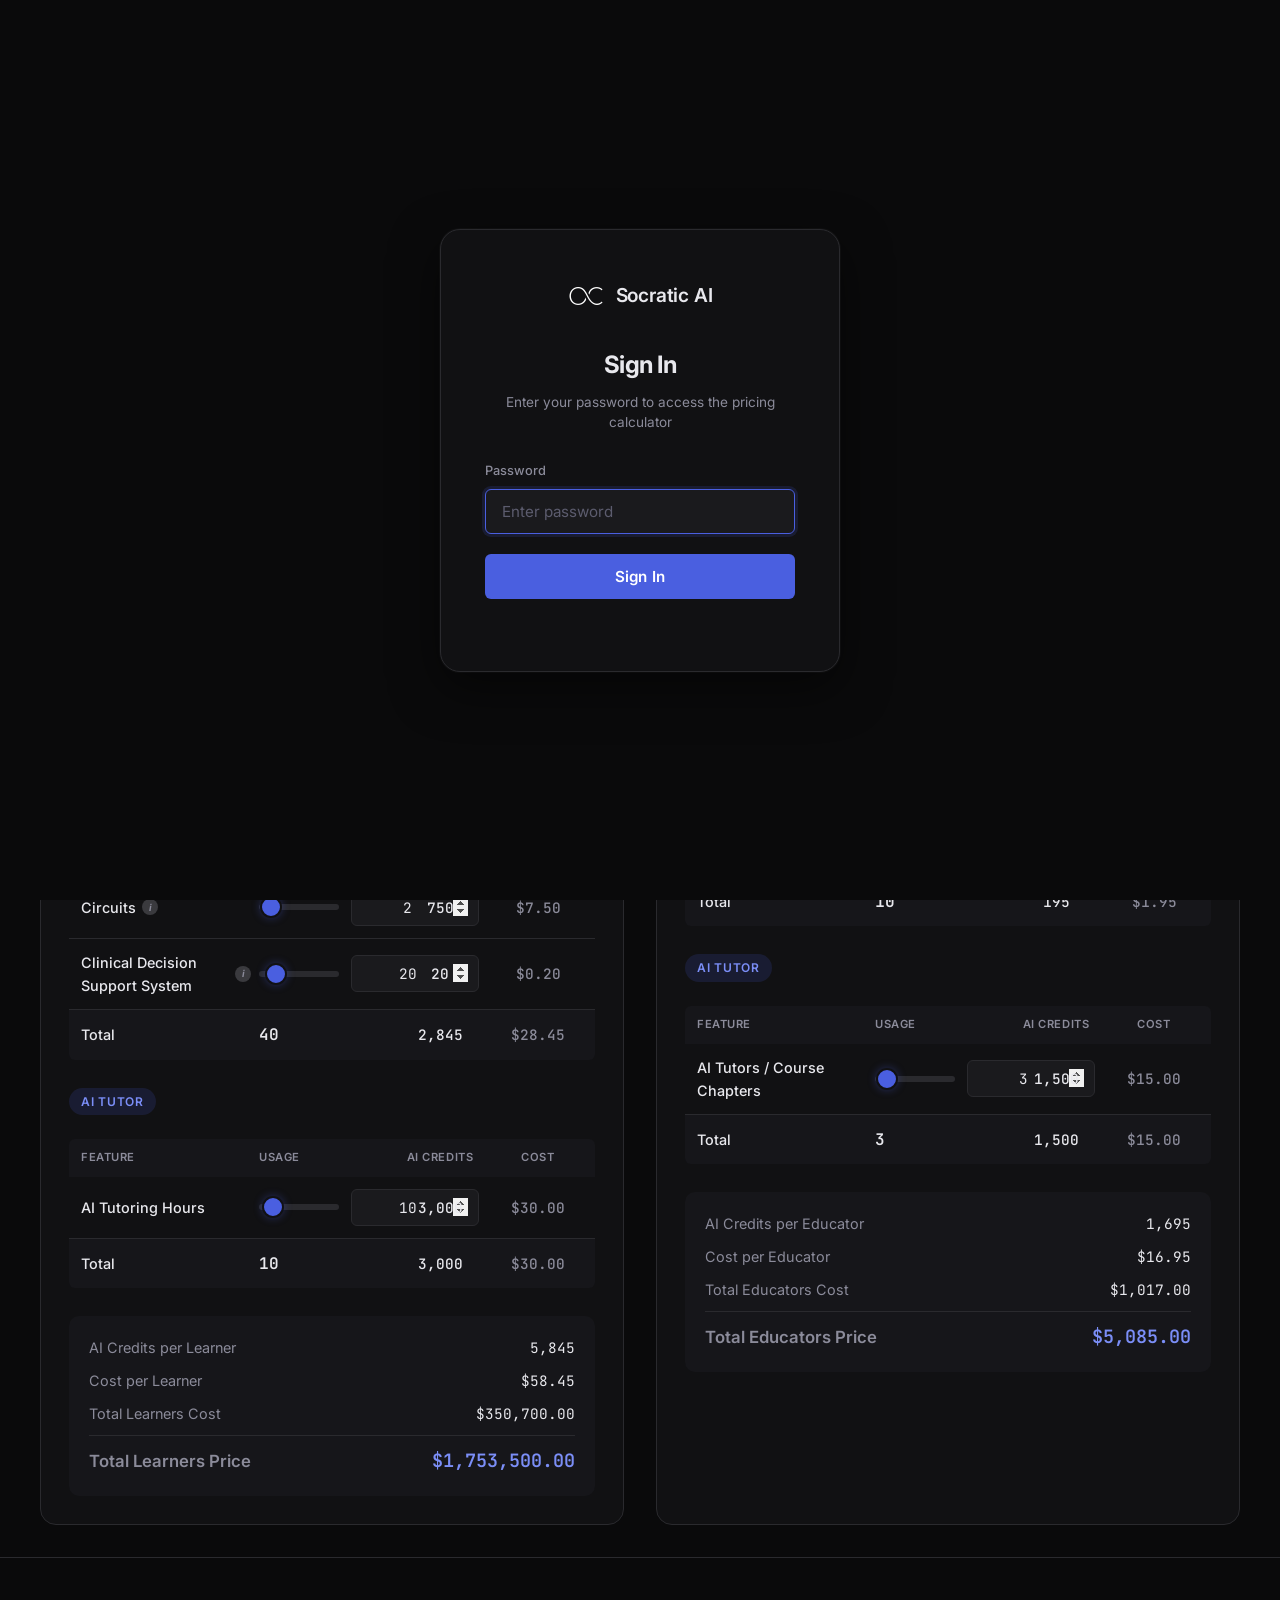
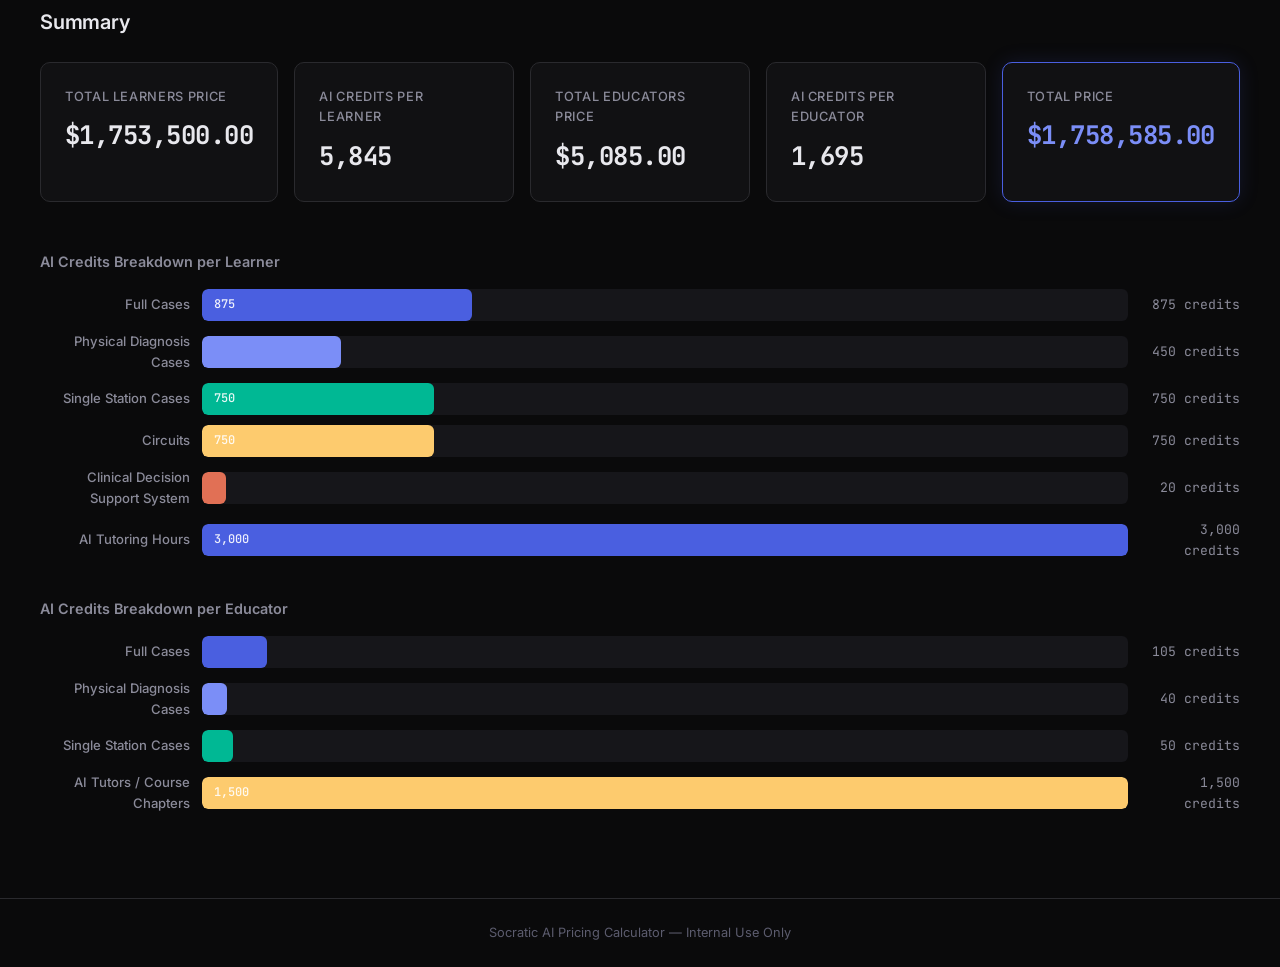
==== commit fa3efa83: "Update pricing calculator footer to include Internal Use Only Co-Authored-By: Claude Sonnet 4.6 <nor" ====
--- a/index.html
+++ b/index.html
@@ -207,7 +207,7 @@
 
   <footer class="app-footer">
     <div class="container">
-      <p>Socratic AI Pricing Calculator</p>
+      <p>Socratic AI Pricing Calculator — Internal Use Only</p>
     </div>
   </footer>
 
--- a/style.css
+++ b/style.css
@@ -577,6 +577,9 @@
 .info-tip {
   position: relative;
   display: inline-flex;
+  align-items: center;
+  vertical-align: middle;
+  line-height: 1;
 }
 
 .info-icon {
@@ -1361,15 +1364,22 @@
   font-size: 0.78rem;
   font-weight: 500;
   color: var(--color-text-muted);
-  line-height: 1.3;
+  line-height: 1.4;
+  min-height: 34px;
+  display: flex;
+  flex-wrap: wrap;
+  align-items: center;
+  align-content: flex-start;
+  gap: 0 4px;
 }
 
 .fp-hint {
-  font-size: 0.7rem;
+  flex-basis: 100%;   /* pushes to its own line below */
+  font-size: 0.68rem;
   font-weight: 400;
   color: var(--color-text-dim);
-  display: block;
-  margin-top: 2px;
+  line-height: 1.2;
+  margin-top: 1px;
 }
 
 .fp-input-wrap {
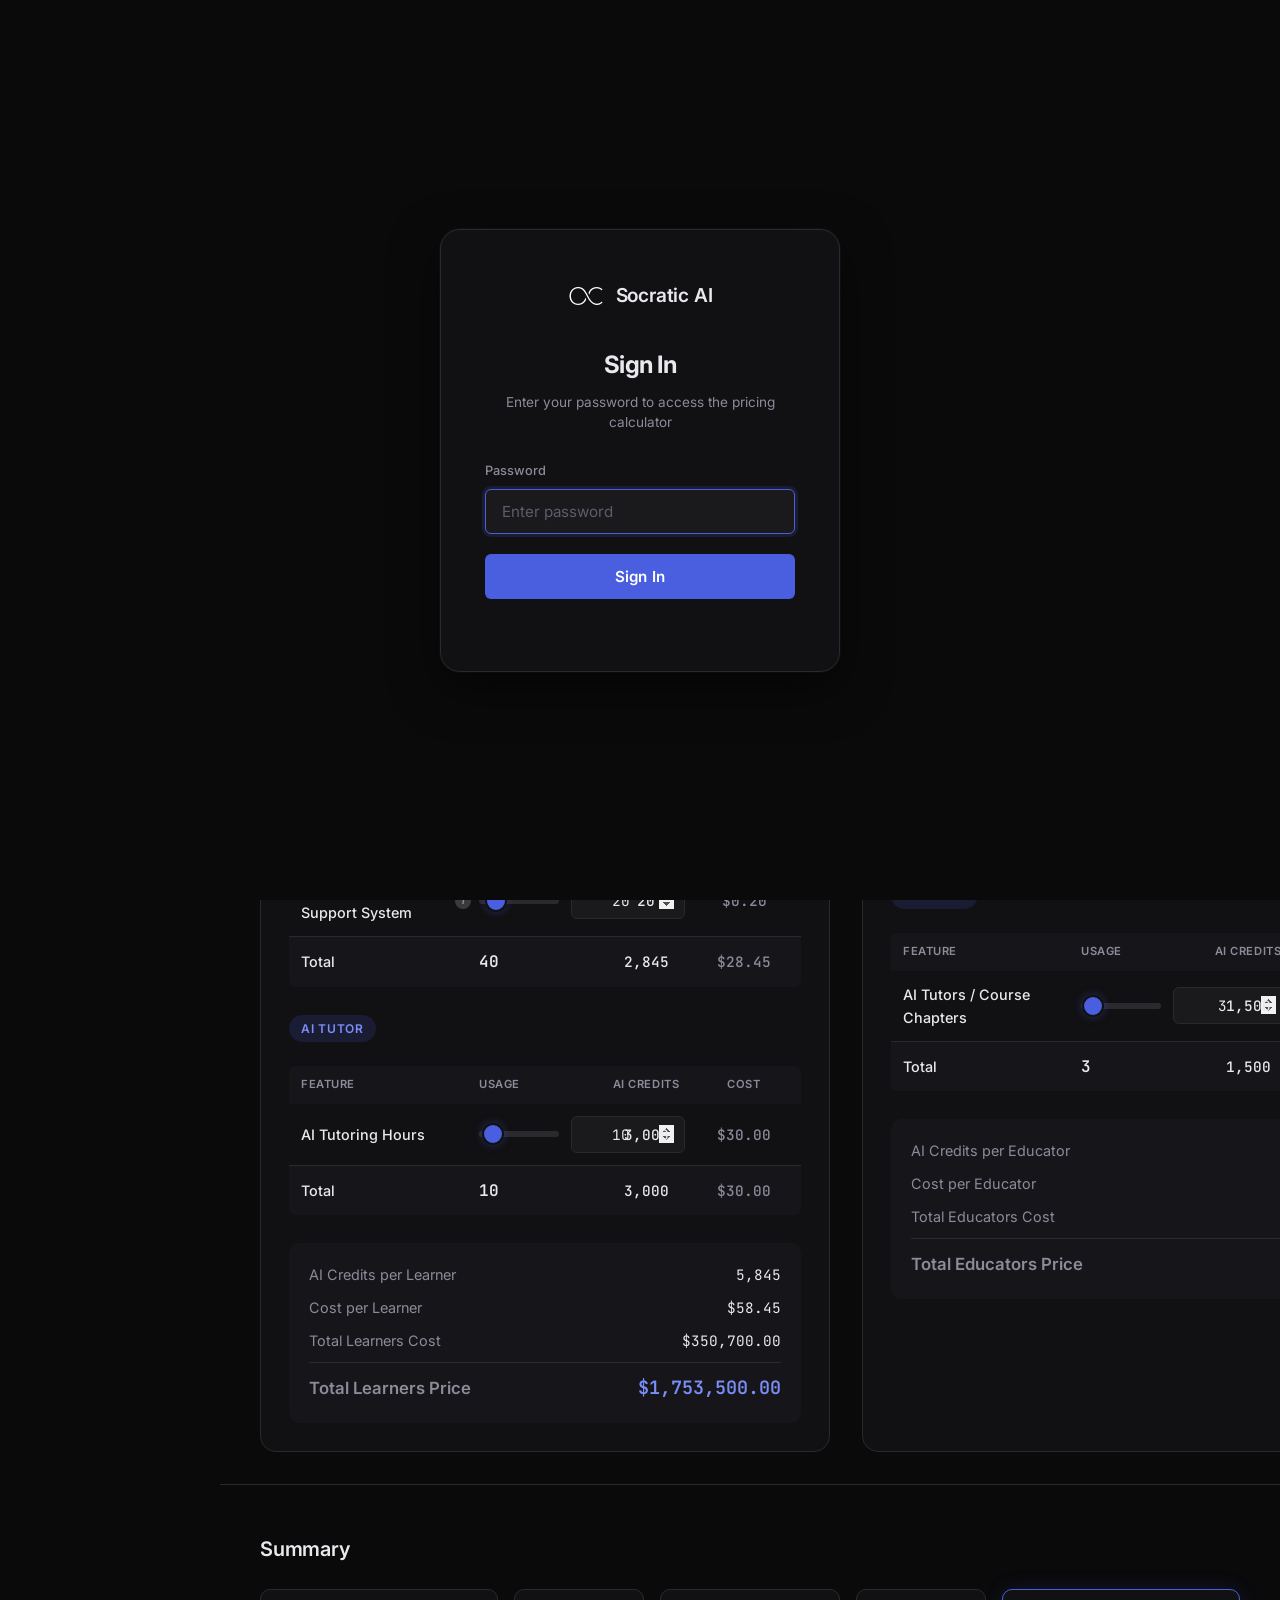
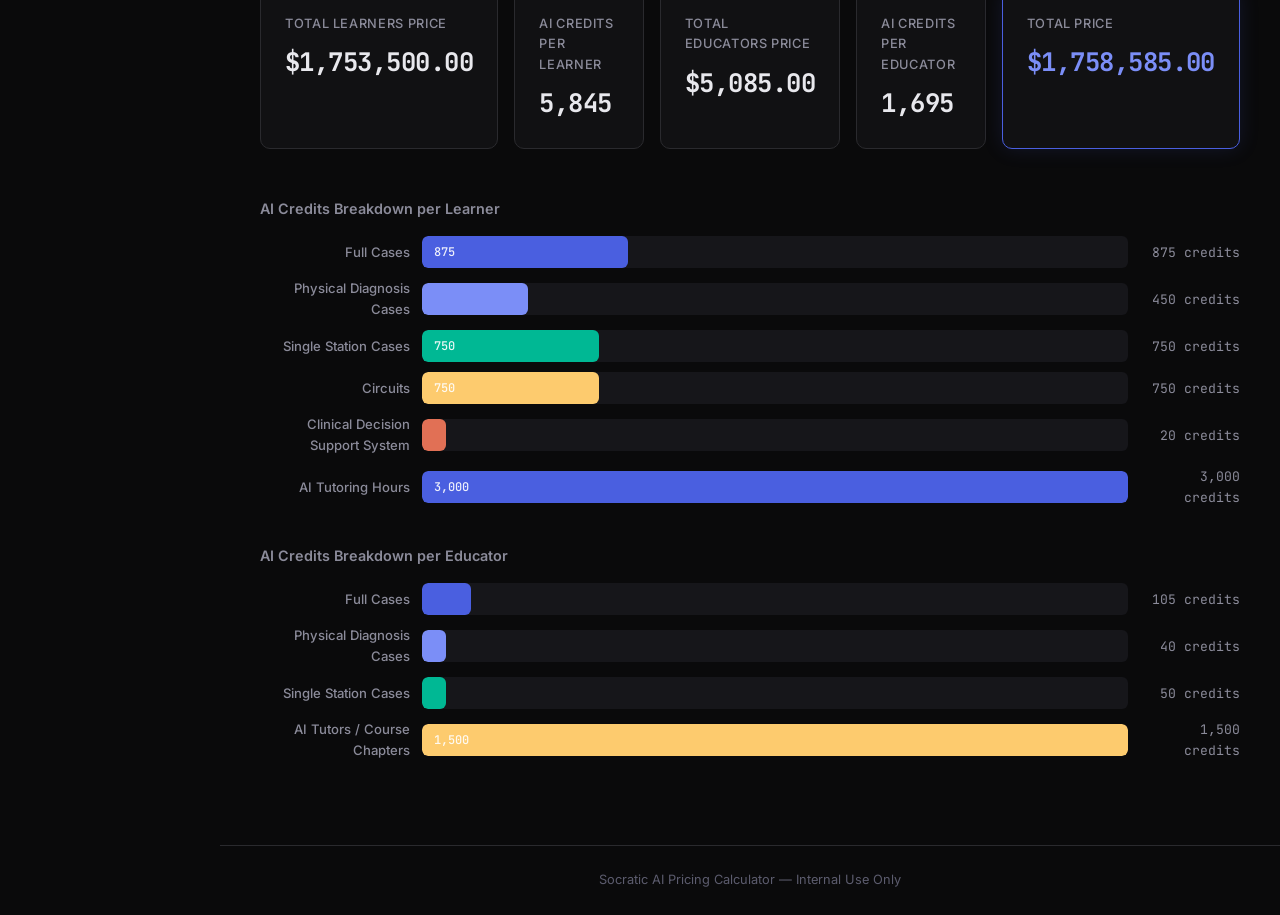
==== commit 0a637856: "Add collapsible left sidebar navigation with mobile hamburger menu - Fixed sidebar (220px) with Pric" ====
--- a/index.html
+++ b/index.html
@@ -33,18 +33,46 @@
 
   <div class="internal-banner">⚠ Strictly for Internal Use Only</div>
 
+  <!-- Sidebar -->
+  <aside class="sidebar" id="sidebar">
+    <div class="sidebar-brand">
+      <img src="S-Logo.png" alt="Socratic AI" class="sidebar-logo sidebar-logo-full">
+      <img src="White_Symbol.png" alt="Socratic AI" class="sidebar-logo sidebar-logo-icon">
+    </div>
+    <nav class="sidebar-nav">
+      <a href="index.html" class="sidebar-link active" data-tooltip="Pricing Calculator">
+        <svg class="sidebar-icon" viewBox="0 0 20 20" fill="currentColor"><path d="M4 4a2 2 0 012-2h4.586A2 2 0 0112 2.586L15.414 6A2 2 0 0116 7.414V16a2 2 0 01-2 2H6a2 2 0 01-2-2V4z"/></svg>
+        <span>Pricing Calculator</span>
+      </a>
+      <a href="runway.html" class="sidebar-link" data-tooltip="Runway Projections">
+        <svg class="sidebar-icon" viewBox="0 0 20 20" fill="currentColor"><path d="M2 11a1 1 0 011-1h2a1 1 0 011 1v5a1 1 0 01-1 1H3a1 1 0 01-1-1v-5zm6-4a1 1 0 011-1h2a1 1 0 011 1v9a1 1 0 01-1 1H9a1 1 0 01-1-1V7zm6-3a1 1 0 011-1h2a1 1 0 011 1v12a1 1 0 01-1 1h-2a1 1 0 01-1-1V4z"/></svg>
+        <span>Runway Projections</span>
+      </a>
+    </nav>
+    <div class="sidebar-footer">
+      <div class="sidebar-footer-row">
+        <p>Internal Use Only</p>
+        <button class="sidebar-collapse-btn" id="sidebar-collapse" aria-label="Toggle sidebar">
+          <svg class="collapse-chevron" viewBox="0 0 20 20" fill="currentColor"><path fill-rule="evenodd" d="M12.707 5.293a1 1 0 010 1.414L9.414 10l3.293 3.293a1 1 0 01-1.414 1.414l-4-4a1 1 0 010-1.414l4-4a1 1 0 011.414 0z" clip-rule="evenodd"/></svg>
+        </button>
+      </div>
+    </div>
+  </aside>
+
+  <!-- Mobile header -->
   <header class="app-header">
     <div class="container header-flex">
+      <button class="sidebar-toggle" id="sidebar-toggle" aria-label="Toggle menu">
+        <svg viewBox="0 0 24 24" fill="none" stroke="currentColor" stroke-width="2"><path d="M3 12h18M3 6h18M3 18h18"/></svg>
+      </button>
       <a href="#" class="header-brand" id="brand-link">
         <img src="S-Logo.png" alt="Socratic AI" class="brand-logo">
-        <span class="header-divider"></span>
-        <p class="subtitle">Pricing Calculator</p>
       </a>
-      <nav class="header-nav">
-        <a href="runway.html" class="header-nav-link">Runway Projections →</a>
-      </nav>
     </div>
   </header>
+
+  <!-- Sidebar overlay for mobile -->
+  <div class="sidebar-overlay" id="sidebar-overlay"></div>
 
   <main id="app">
 
--- a/style.css
+++ b/style.css
@@ -228,9 +228,210 @@
   z-index: 200;
 }
 
-/* ===== Header ===== */
+/* ===== Sidebar ===== */
+.sidebar {
+  position: fixed;
+  top: 30px;
+  left: 0;
+  bottom: 0;
+  width: 220px;
+  background: var(--color-bg-card);
+  border-right: 1px solid var(--color-border);
+  display: flex;
+  flex-direction: column;
+  z-index: 150;
+  overflow-y: auto;
+  overflow-x: hidden;
+  transition: width 0.25s ease;
+}
+
+.sidebar-brand {
+  display: flex;
+  align-items: center;
+  justify-content: center;
+  padding: 16px;
+  border-bottom: 1px solid var(--color-border);
+}
+
+.sidebar-logo {
+  height: 28px;
+  width: auto;
+}
+
+/* Show full logo by default, hide icon */
+.sidebar-logo-icon {
+  display: none;
+  height: 26px;
+}
+
+.sidebar-logo-full {
+  display: block;
+}
+
+/* Collapsed sidebar */
+.sidebar.collapsed {
+  width: 56px;
+}
+
+.sidebar.collapsed .sidebar-logo-full {
+  display: none;
+}
+
+.sidebar.collapsed .sidebar-logo-icon {
+  display: block;
+}
+
+.sidebar.collapsed .sidebar-nav {
+  padding: 12px 6px;
+}
+
+.sidebar.collapsed .sidebar-link {
+  justify-content: center;
+  padding: 10px;
+}
+
+.sidebar.collapsed .sidebar-link span,
+.sidebar.collapsed .sidebar-footer p {
+  display: none;
+}
+
+.sidebar.collapsed .sidebar-icon {
+  margin: 0;
+}
+
+.sidebar.collapsed .sidebar-footer {
+  padding: 12px 6px;
+}
+
+.sidebar.collapsed .sidebar-footer-row {
+  justify-content: center;
+}
+
+.sidebar.collapsed .sidebar-footer p {
+  display: none;
+}
+
+/* Tooltip on hover when collapsed */
+.sidebar.collapsed .sidebar-link {
+  position: relative;
+}
+
+.sidebar.collapsed .sidebar-link:hover::after {
+  content: attr(data-tooltip);
+  position: absolute;
+  left: calc(100% + 8px);
+  top: 50%;
+  transform: translateY(-50%);
+  background: #1e1e24;
+  border: 1px solid var(--color-border-light);
+  border-radius: var(--radius-sm);
+  padding: 6px 12px;
+  font-size: 0.78rem;
+  color: var(--color-text);
+  white-space: nowrap;
+  z-index: 200;
+  box-shadow: 0 4px 12px rgba(0, 0, 0, 0.4);
+  pointer-events: none;
+}
+
+.sidebar-nav {
+  display: flex;
+  flex-direction: column;
+  gap: 2px;
+  padding: 12px 10px;
+  flex: 1;
+}
+
+.sidebar-link {
+  display: flex;
+  align-items: center;
+  gap: 10px;
+  padding: 10px 12px;
+  border-radius: var(--radius-sm);
+  font-size: 0.82rem;
+  font-weight: 500;
+  color: var(--color-text-muted);
+  text-decoration: none;
+  transition: background var(--transition), color var(--transition);
+}
+
+.sidebar-link:hover {
+  background: var(--color-bg-hover);
+  color: var(--color-text);
+}
+
+.sidebar-link.active {
+  background: var(--color-accent-glow);
+  color: var(--color-accent-light);
+  font-weight: 600;
+}
+
+.sidebar-icon {
+  width: 18px;
+  height: 18px;
+  flex-shrink: 0;
+  opacity: 0.6;
+}
+
+.sidebar-link.active .sidebar-icon {
+  opacity: 1;
+  color: var(--color-accent-light);
+}
+
+.sidebar-footer {
+  padding: 12px 14px;
+  border-top: 1px solid var(--color-border);
+}
+
+.sidebar-footer-row {
+  display: flex;
+  align-items: center;
+  justify-content: space-between;
+  gap: 8px;
+}
+
+.sidebar-footer p {
+  font-size: 0.68rem;
+  color: var(--color-text-dim);
+  text-transform: uppercase;
+  letter-spacing: 0.05em;
+  font-weight: 600;
+  white-space: nowrap;
+}
+
+.sidebar-collapse-btn {
+  background: none;
+  border: 1px solid var(--color-border);
+  color: var(--color-text-muted);
+  cursor: pointer;
+  padding: 4px;
+  display: flex;
+  align-items: center;
+  justify-content: center;
+  border-radius: var(--radius-sm);
+  flex-shrink: 0;
+  transition: background var(--transition), color var(--transition);
+}
+
+.sidebar-collapse-btn:hover {
+  background: var(--color-bg-hover);
+  color: var(--color-text);
+}
+
+.collapse-chevron {
+  width: 16px;
+  height: 16px;
+  transition: transform 0.25s ease;
+}
+
+/* Flip chevron when collapsed (< becomes >) */
+.sidebar.collapsed .collapse-chevron {
+  transform: rotate(180deg);
+}
+
+/* ===== Header (mobile-only, hidden on desktop) ===== */
 .app-header {
-  padding: 16px 0;
+  padding: 12px 0;
   border-bottom: 1px solid var(--color-border);
   background: rgba(13, 13, 26, 0.95);
   backdrop-filter: blur(12px);
@@ -240,17 +441,52 @@
   left: 0;
   right: 0;
   z-index: 100;
-}
-
-
+  display: none;
+}
+
+.sidebar-toggle {
+  background: none;
+  border: none;
+  color: var(--color-text-muted);
+  cursor: pointer;
+  padding: 4px;
+  display: flex;
+  align-items: center;
+  justify-content: center;
+}
+
+.sidebar-toggle svg {
+  width: 24px;
+  height: 24px;
+}
+
+.sidebar-overlay {
+  display: none;
+  position: fixed;
+  inset: 0;
+  background: rgba(0, 0, 0, 0.5);
+  z-index: 140;
+}
+
+.sidebar-overlay.open {
+  display: block;
+}
+
+/* Desktop layout: sidebar visible, content shifted */
 body {
-  padding-top: 95px;
+  padding-top: 30px;
+  margin-left: 220px;
+  transition: margin-left 0.25s ease;
+}
+
+body.sidebar-collapsed {
+  margin-left: 56px;
 }
 
 .header-flex {
   display: flex;
   align-items: center;
-  justify-content: space-between;
+  gap: 12px;
 }
 
 .header-brand {
@@ -262,21 +498,16 @@
 }
 
 .brand-logo {
-  height: 32px;
+  height: 28px;
   width: auto;
 }
 
 .header-divider {
-  width: 1px;
-  height: 24px;
-  background: var(--color-border-light);
+  display: none;
 }
 
 .subtitle {
-  font-size: 0.9rem;
-  color: var(--color-text-muted);
-  font-weight: 500;
-  letter-spacing: 0.01em;
+  display: none;
 }
 
 /* ===== Common Inputs ===== */
@@ -421,6 +652,10 @@
   font-size: 0.8rem;
   font-weight: 500;
   color: var(--color-text-muted);
+  display: flex;
+  flex-wrap: wrap;
+  align-items: center;
+  gap: 0 4px;
 }
 
 input[type="number"] {
@@ -520,7 +755,8 @@
 /* ===== Case Types Table ===== */
 .case-types {
   margin-bottom: 28px;
-  overflow: visible;
+  overflow-x: auto;
+  overflow-y: visible;
   position: relative;
 }
 
@@ -614,6 +850,7 @@
   color: var(--color-text);
   line-height: 1.5;
   width: 280px;
+  max-width: min(280px, 90vw);
   z-index: 200;
   box-shadow: 0 8px 24px rgba(0, 0, 0, 0.6);
   pointer-events: none;
@@ -859,6 +1096,195 @@
 
 /* ===== Responsive ===== */
 
+/* Mobile: sidebar hidden, header visible */
+@media (max-width: 899px) {
+  body {
+    margin-left: 0 !important;
+    padding-top: 90px;
+  }
+
+  .app-header {
+    display: block;
+  }
+
+  .sidebar {
+    width: 220px !important;
+    transform: translateX(-100%);
+    transition: transform 0.25s ease;
+  }
+
+  .sidebar.open {
+    transform: translateX(0);
+  }
+
+  .sidebar.collapsed {
+    width: 220px !important;
+  }
+
+  /* On mobile, always show full logo in slide-out sidebar */
+  .sidebar-logo-icon {
+    display: none !important;
+  }
+  .sidebar-logo-full {
+    display: block !important;
+  }
+}
+
+/* Small phones */
+@media (max-width: 639px) {
+  .container {
+    padding: 0 16px;
+  }
+
+  /* Info tooltips: prevent viewport overflow */
+  .info-tooltip {
+    width: auto;
+    max-width: min(280px, 90vw);
+    left: auto;
+    right: -8px;
+  }
+
+  /* Case table: ensure min-width for scrolling */
+  .case-header,
+  .case-row {
+    min-width: 420px;
+    gap: 6px;
+    padding: 10px 8px;
+  }
+
+  .case-name {
+    font-size: 0.78rem;
+  }
+
+  .case-slider-group {
+    gap: 8px;
+  }
+
+  .case-slider-group input[type="number"] {
+    width: 60px;
+  }
+
+  /* Slider + number field: shrink number input to fit */
+  .slider-input input[type="number"] {
+    width: 70px;
+  }
+
+  /* Chart labels: narrower */
+  .chart-label {
+    width: 100px;
+    font-size: 0.75rem;
+  }
+
+  /* Financial Position: tighter on mobile */
+  .runway-fp-block {
+    padding: 16px;
+  }
+
+  .runway-fp-header {
+    flex-wrap: wrap;
+  }
+
+  .fp-field label {
+    min-height: unset;
+  }
+
+  /* Verdict banner */
+  .verdict-banner {
+    padding: 12px 16px;
+    font-size: 0.82rem;
+    flex-wrap: wrap;
+  }
+
+  /* KPI cards */
+  .kpi-card {
+    padding: 14px;
+  }
+
+  .kpi-value {
+    font-size: 1.25rem;
+  }
+
+  /* Badges */
+  .metric-badge {
+    padding: 12px 14px;
+  }
+
+  .badge-value {
+    font-size: 1.15rem;
+  }
+
+  /* Sensitivity table */
+  .sensitivity-table {
+    font-size: 0.78rem;
+  }
+
+  .sensitivity-table th,
+  .sensitivity-table td {
+    padding: 8px 10px;
+  }
+
+  /* Monthly table */
+  .monthly-table {
+    font-size: 0.75rem;
+  }
+
+  .monthly-table th,
+  .monthly-table td {
+    padding: 7px 10px;
+  }
+
+  /* Header nav */
+  .header-flex {
+    flex-wrap: wrap;
+    gap: 8px;
+  }
+
+  .header-nav-link {
+    font-size: 0.75rem;
+    padding: 5px 10px;
+  }
+
+  /* Input blocks */
+  .runway-input-block {
+    padding: 16px;
+  }
+
+  /* Sensitivity legend */
+  .sensitivity-legend {
+    gap: 8px;
+  }
+}
+
+/* Ultra-small phones */
+@media (max-width: 374px) {
+  .container {
+    padding: 0 12px;
+  }
+
+  .case-header,
+  .case-row {
+    min-width: 420px;
+    gap: 4px;
+    padding: 8px 6px;
+  }
+
+  .case-name {
+    font-size: 0.72rem;
+  }
+
+  .runway-fp-grid {
+    grid-template-columns: 1fr;
+  }
+
+  .kpi-grid {
+    grid-template-columns: 1fr;
+  }
+
+  .badges-row {
+    grid-template-columns: 1fr;
+  }
+}
+
 /* Tablet */
 @media (min-width: 640px) {
   .runway-inputs-grid {
@@ -896,14 +1322,6 @@
   .calc-grid {
     grid-template-columns: 1fr 1fr;
     gap: 32px;
-  }
-
-  .app-header {
-    padding: 20px 0;
-  }
-
-  body {
-    padding-top: 103px;
   }
 
   .summary-cards {
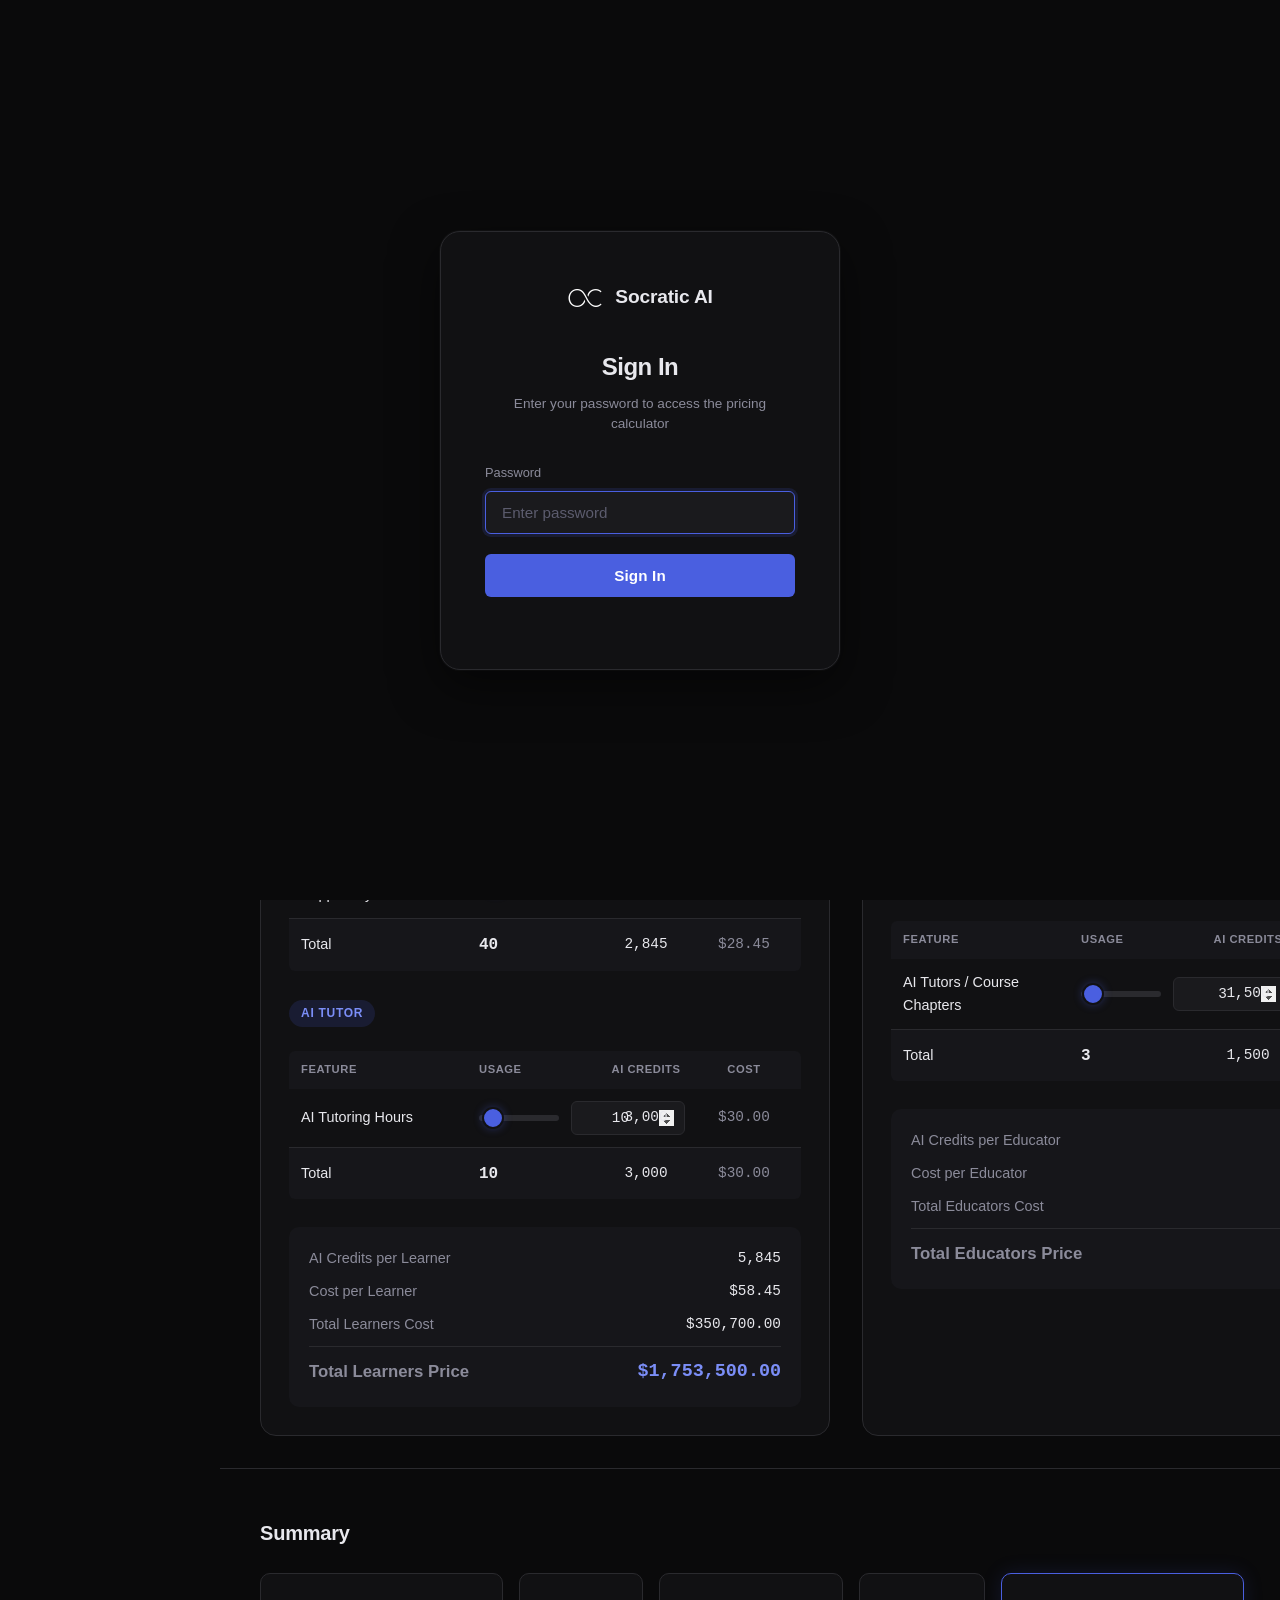
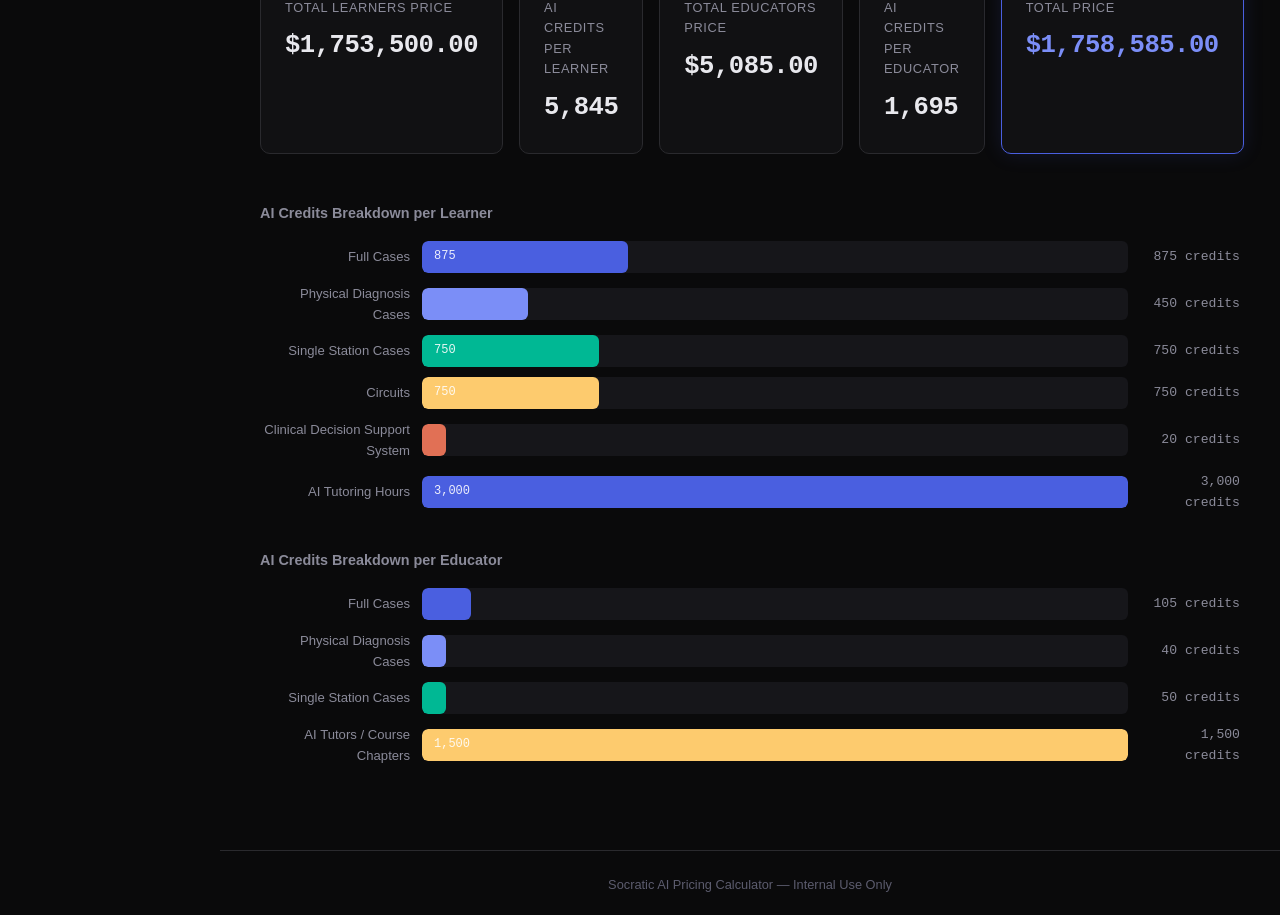
==== commit a7fc06b8: "Harden security: brute-force lockout, CSP headers, scoped CI deploy - Add 5-attempt lockout with 1-m" ====
--- a/index.html
+++ b/index.html
@@ -4,6 +4,8 @@
   <meta charset="UTF-8">
   <meta name="viewport" content="width=device-width, initial-scale=1.0">
   <meta name="theme-color" content="#0a0a0b">
+  <meta http-equiv="Content-Security-Policy" content="default-src 'self'; style-src 'self' https://fonts.googleapis.com 'unsafe-inline'; font-src https://fonts.gstatic.com; img-src 'self' data:; script-src 'self'; frame-ancestors 'none'">
+  <meta name="referrer" content="strict-origin-when-cross-origin">
   <title>Socratic AI · Pricing Calculator</title>
   <link rel="preconnect" href="https://fonts.googleapis.com">
   <link rel="preconnect" href="https://fonts.gstatic.com" crossorigin>
